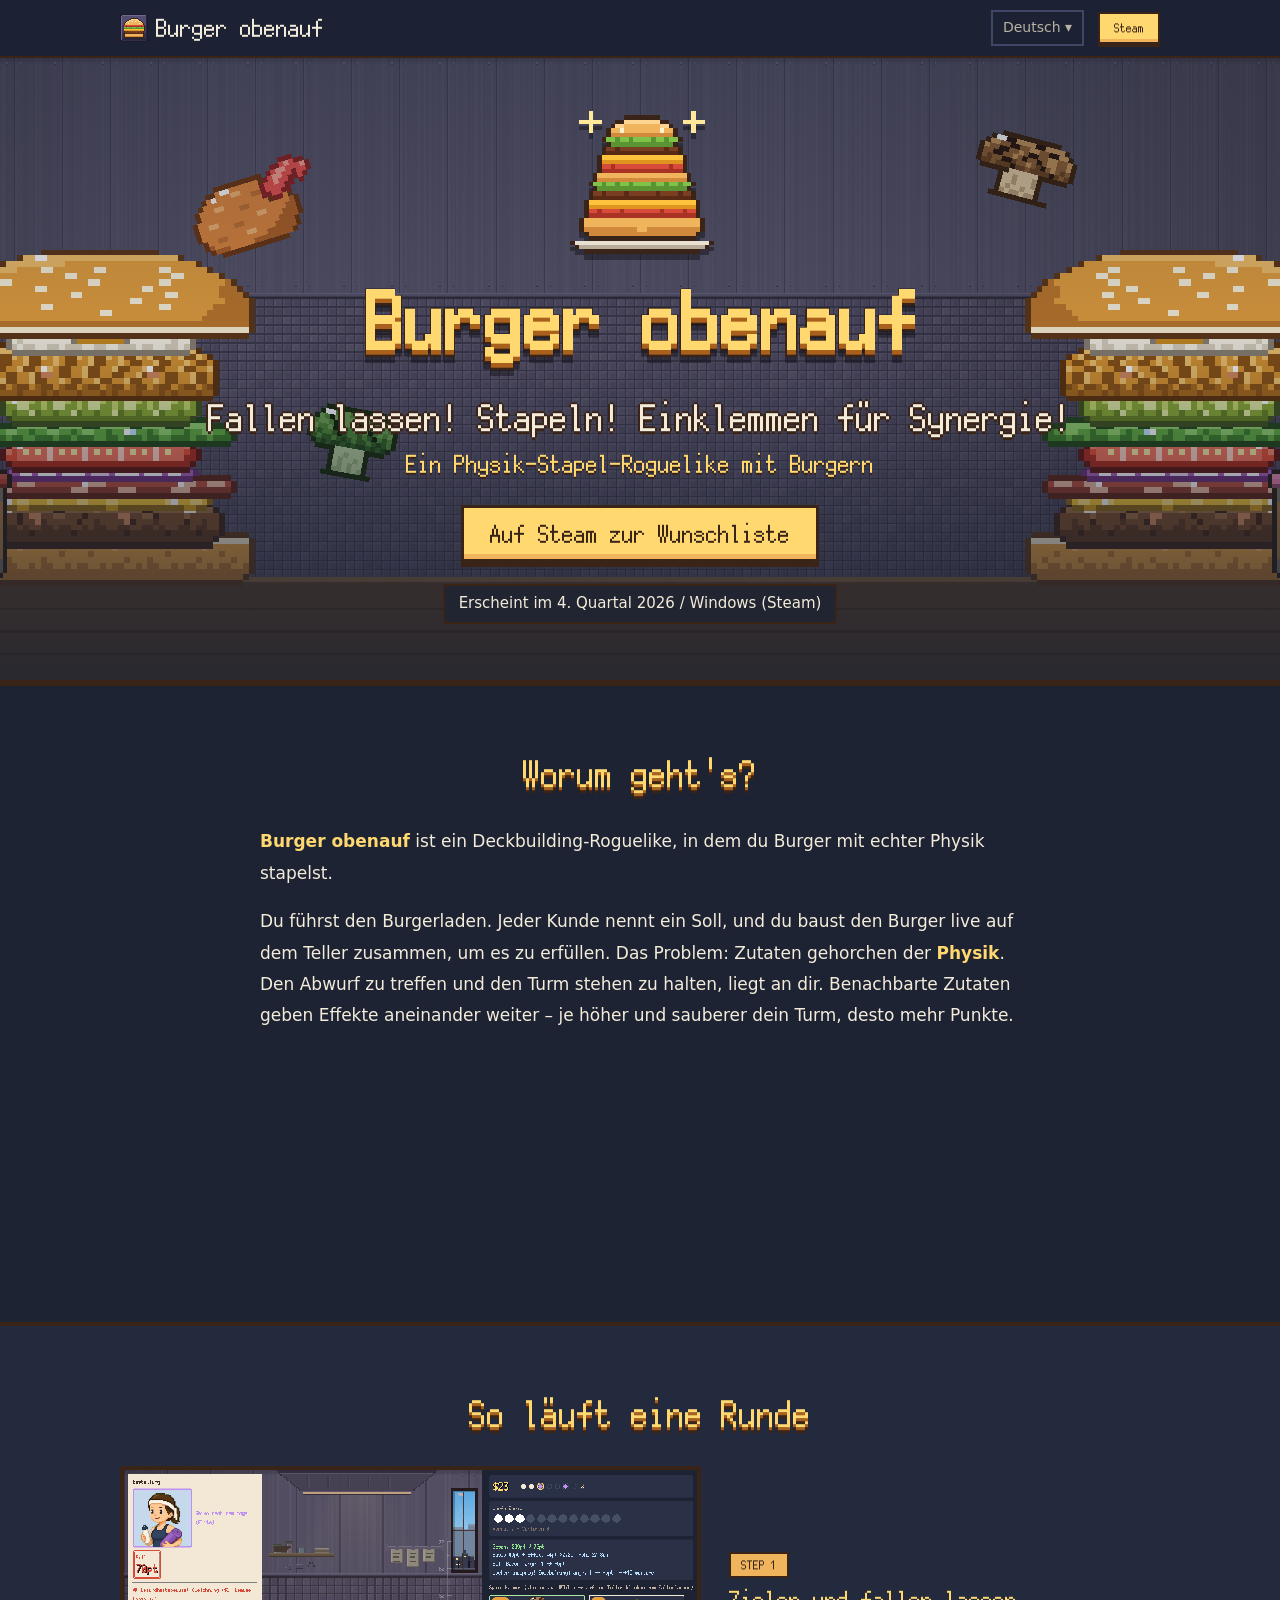
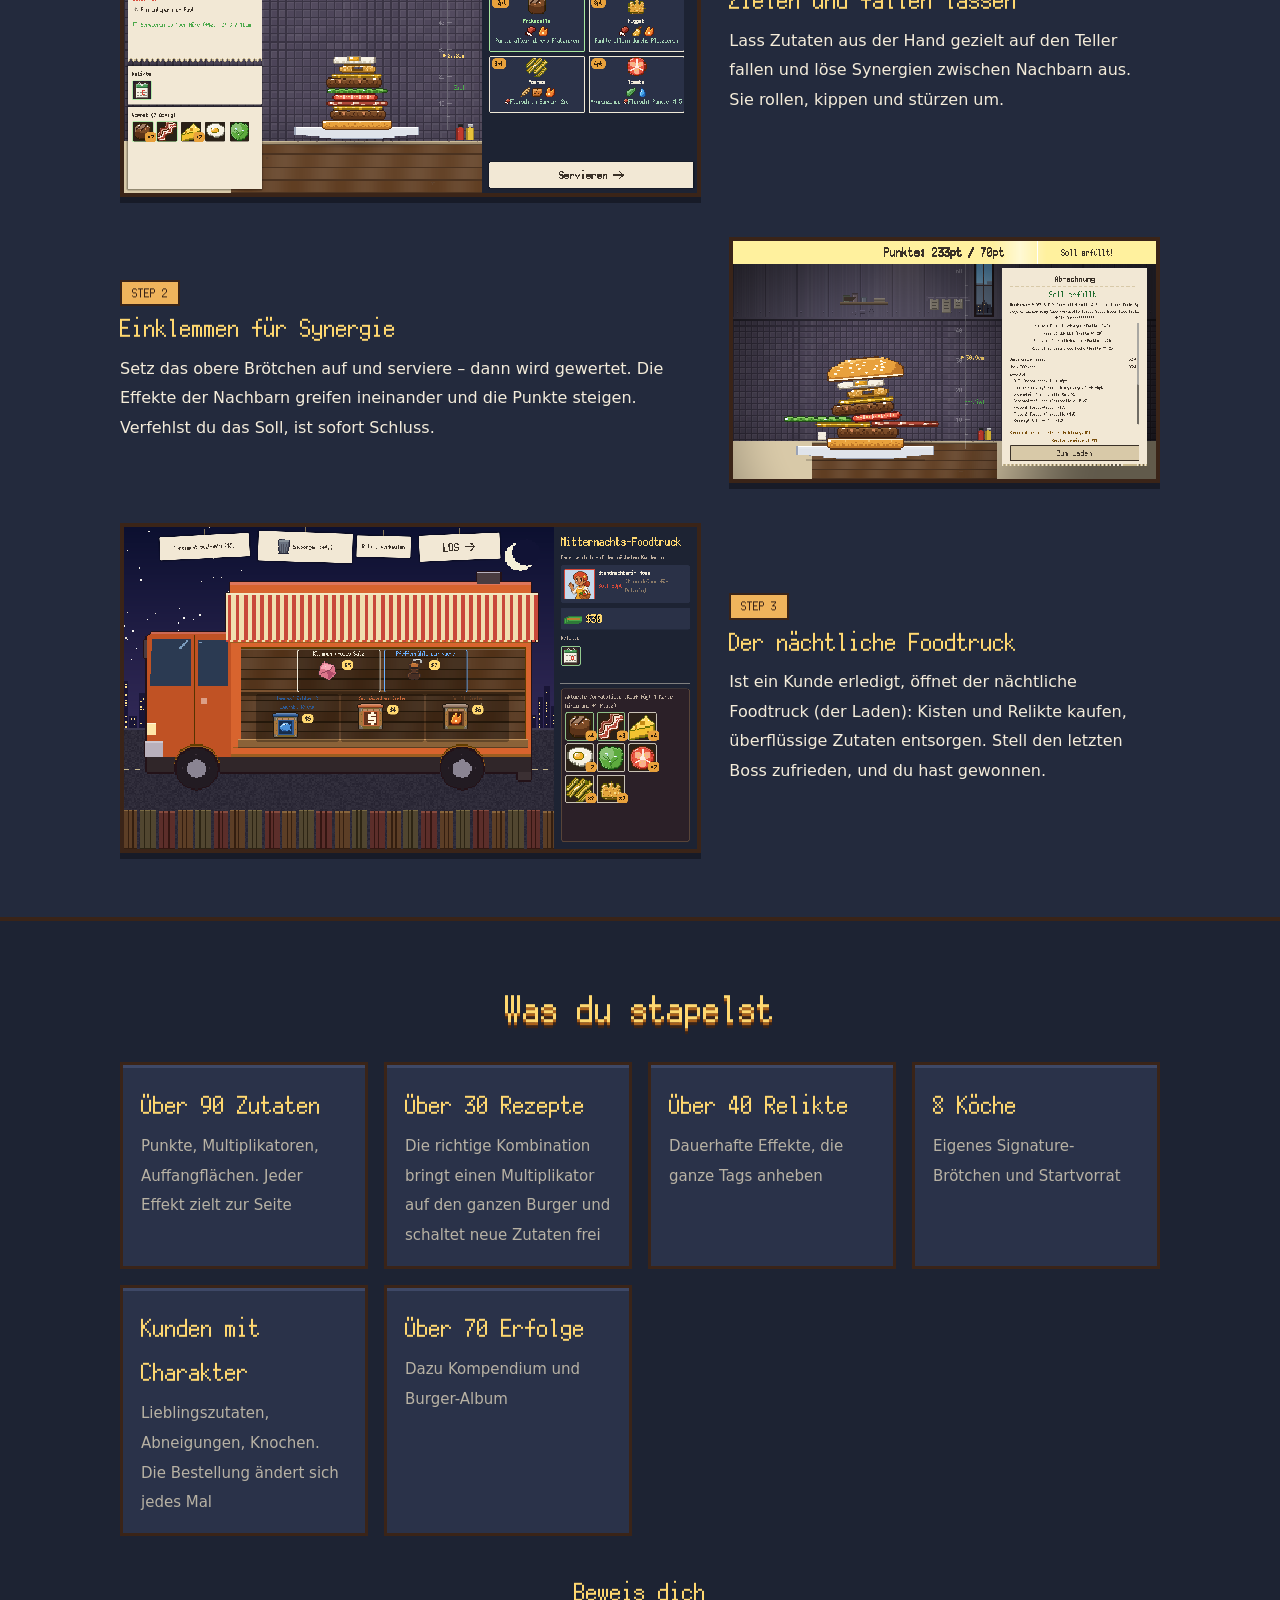
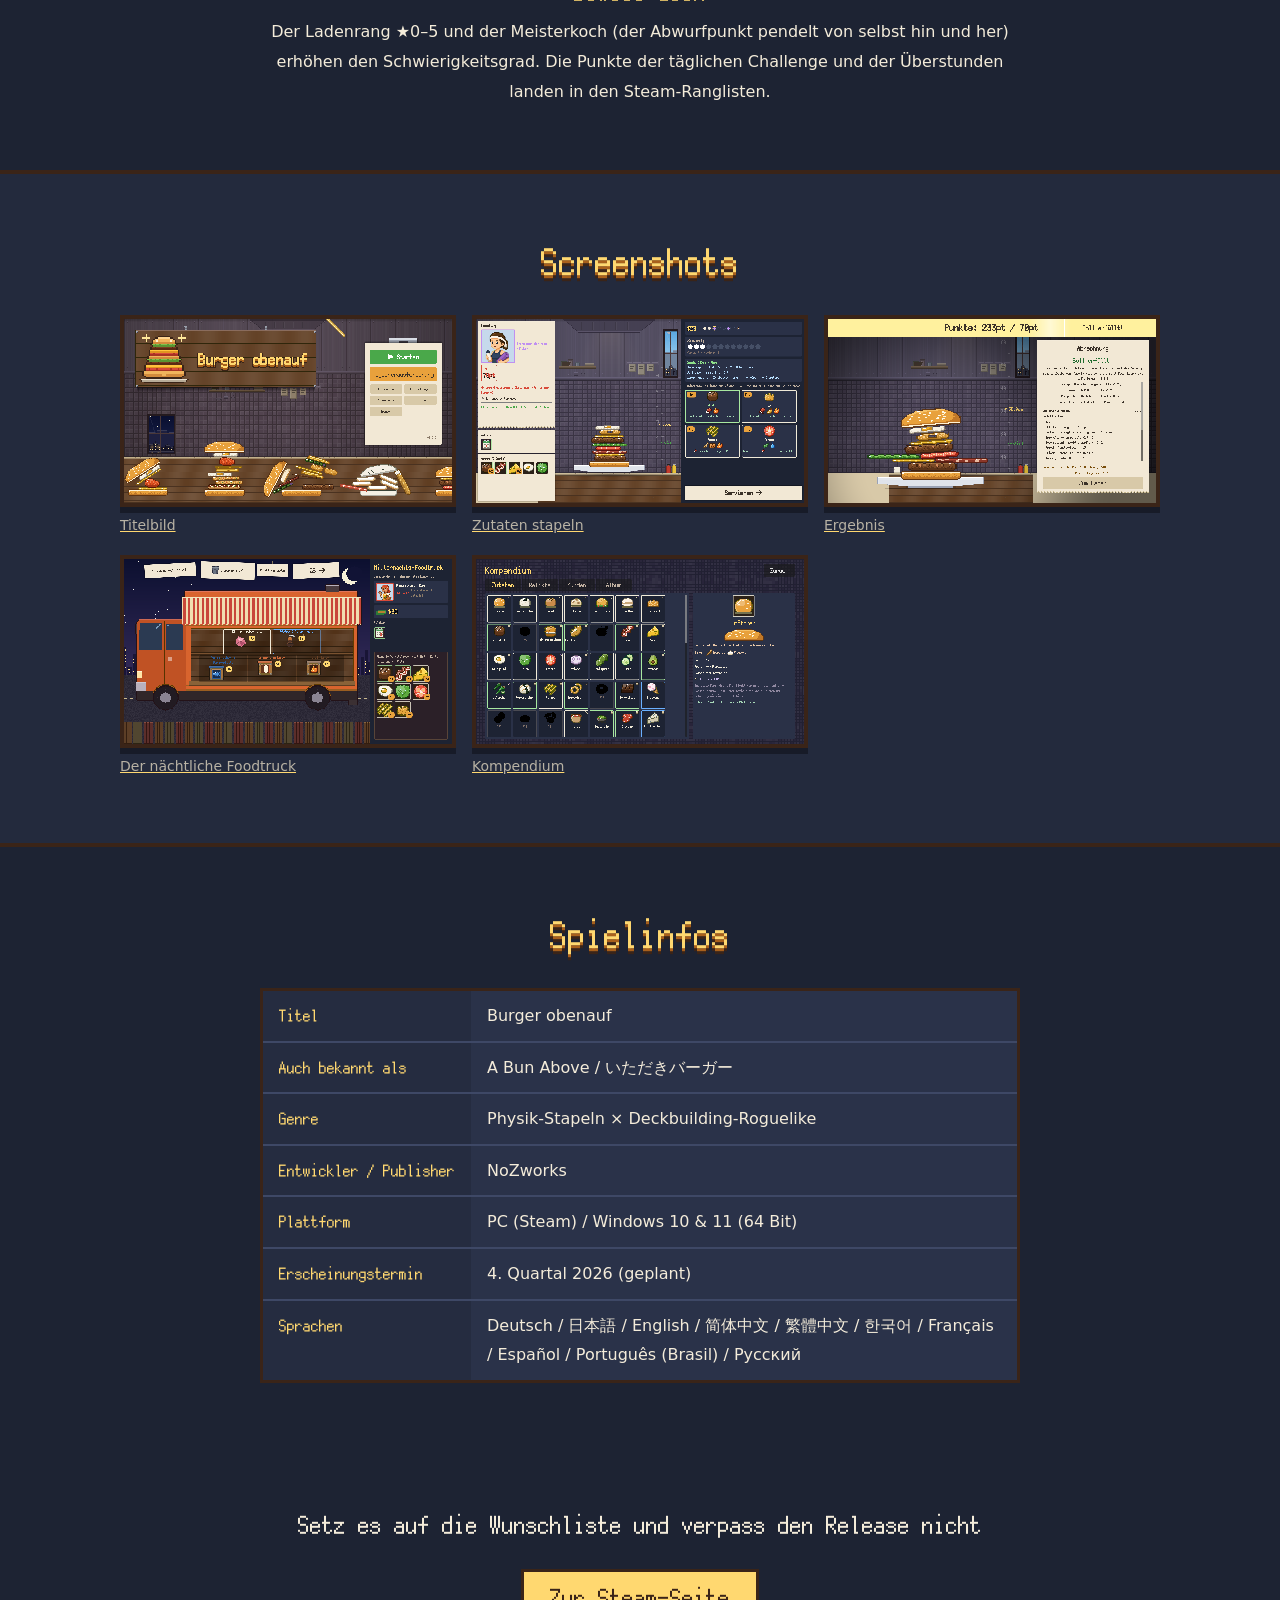
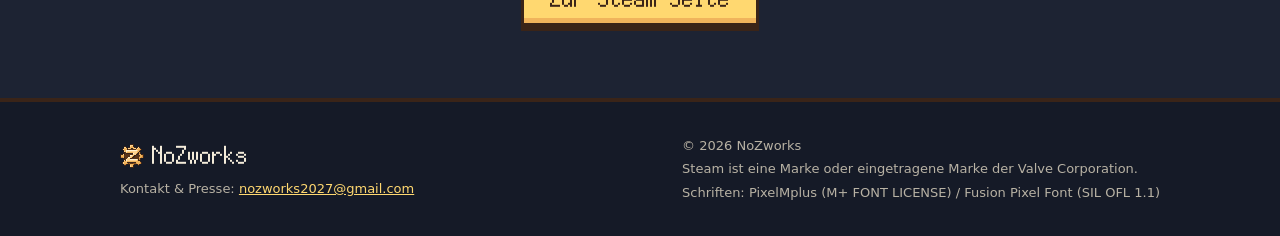
==== de/index.html @ 48ebd0ed "feat: 対応言語を 10 言語に拡大 (zh-Hans/zh-Hant/ko/de/fr/es/pt-BR/ru を追加) - ページを tools/content.py (文言) + tools" ====
<!doctype html>
<html lang="de">
<head>
<meta charset="utf-8">
<meta name="viewport" content="width=device-width, initial-scale=1">
<title>Burger obenauf – Physik-Stapel-Roguelike mit Burgern | Steam</title>
<meta name="description" content="Burger obenauf (いただきバーガー) ist ein Roguelike, in dem du Burger mit echter Physik stapelst. Lass Zutaten fallen, löse Synergien zwischen Nachbarn aus und halte den Turm stehen, um das Soll jedes Kunden zu erfüllen. Von NoZworks, erscheint 2026 auf Steam.">
<link rel="canonical" href="https://kn1111.github.io/itadaki-burger/de/">
<link rel="alternate" hreflang="ja" href="https://kn1111.github.io/itadaki-burger/">
<link rel="alternate" hreflang="en" href="https://kn1111.github.io/itadaki-burger/en/">
<link rel="alternate" hreflang="zh-Hans" href="https://kn1111.github.io/itadaki-burger/zh-hans/">
<link rel="alternate" hreflang="zh-Hant" href="https://kn1111.github.io/itadaki-burger/zh-hant/">
<link rel="alternate" hreflang="ko" href="https://kn1111.github.io/itadaki-burger/ko/">
<link rel="alternate" hreflang="de" href="https://kn1111.github.io/itadaki-burger/de/">
<link rel="alternate" hreflang="fr" href="https://kn1111.github.io/itadaki-burger/fr/">
<link rel="alternate" hreflang="es" href="https://kn1111.github.io/itadaki-burger/es/">
<link rel="alternate" hreflang="pt-BR" href="https://kn1111.github.io/itadaki-burger/pt-br/">
<link rel="alternate" hreflang="ru" href="https://kn1111.github.io/itadaki-burger/ru/">
<link rel="alternate" hreflang="x-default" href="https://kn1111.github.io/itadaki-burger/en/">
<link rel="icon" type="image/png" sizes="32x32" href="../assets/icon-32.png">
<link rel="apple-touch-icon" href="../assets/icon-256.png">
<meta name="theme-color" content="#1d2333">

<meta property="og:type" content="website">
<meta property="og:site_name" content="Burger obenauf">
<meta property="og:title" content="Burger obenauf – Physik-Stapel-Roguelike">
<meta property="og:description" content="Stapeln, nicht umwerfen, mit Synergien Kasse machen. Jetzt auf Steam auf die Wunschliste setzen.">
<meta property="og:url" content="https://kn1111.github.io/itadaki-burger/de/">
<meta property="og:image" content="https://kn1111.github.io/itadaki-burger/assets/og-de.png">
<meta property="og:locale" content="de_DE">
<meta property="og:locale:alternate" content="ja_JP">
<meta property="og:locale:alternate" content="en_US">
<meta property="og:locale:alternate" content="zh_CN">
<meta property="og:locale:alternate" content="zh_TW">
<meta property="og:locale:alternate" content="ko_KR">
<meta property="og:locale:alternate" content="fr_FR">
<meta property="og:locale:alternate" content="es_LA">
<meta property="og:locale:alternate" content="pt_BR">
<meta property="og:locale:alternate" content="ru_RU">
<meta name="twitter:card" content="summary_large_image">

<script type="application/ld+json">
{
  "@context": "https://schema.org",
  "@type": "VideoGame",
  "name": "Burger obenauf",
  "alternateName": [
    "いただきバーガー",
    "Itadaki Burger",
    "A Bun Above",
    "顶饱汉堡",
    "頂飽漢堡",
    "탑버거",
    "Un pain au-dessus",
    "Burger a Tope",
    "Pão nas Alturas",
    "Булка Что Надо"
  ],
  "url": "https://kn1111.github.io/itadaki-burger/de/",
  "image": "https://kn1111.github.io/itadaki-burger/assets/og-de.png",
  "description": "Ein Physik-Stapel-Roguelike, in dem benachbarte Zutaten Effekte aneinander weitergeben – je höher und sauberer dein Turm, desto mehr Punkte.",
  "genre": [
    "Roguelike",
    "Deckbuilding",
    "Physik-Puzzle",
    "Kochen"
  ],
  "gamePlatform": "PC",
  "operatingSystem": "Windows 10 / 11 (64 Bit)",
  "applicationCategory": "Game",
  "inLanguage": [
    "ja",
    "en",
    "zh-Hans",
    "zh-Hant",
    "ko",
    "de",
    "fr",
    "es",
    "pt-BR",
    "ru"
  ],
  "author": {
    "@type": "Organization",
    "name": "NoZworks"
  },
  "publisher": {
    "@type": "Organization",
    "name": "NoZworks"
  },
  "sameAs": [
    "https://store.steampowered.com/app/5161560/"
  ]
}
</script>
<link rel="stylesheet" href="../style.css">
</head>
<body>

<header class="site-header">
  <div class="wrap">
    <a class="brand" href="./"><img class="px" src="../assets/icon-32.png" alt="" width="28" height="28"><span class="brand-name">Burger obenauf</span></a>
    <nav class="nav">
      <details class="langs">
        <summary aria-label="Sprache">Deutsch</summary>
        <ul>
          <li><a href="../" hreflang="ja" lang="ja">日本語</a></li>
          <li><a href="../en/" hreflang="en" lang="en">English</a></li>
          <li><a href="../zh-hans/" hreflang="zh-Hans" lang="zh-Hans">简体中文</a></li>
          <li><a href="../zh-hant/" hreflang="zh-Hant" lang="zh-Hant">繁體中文</a></li>
          <li><a href="../ko/" hreflang="ko" lang="ko">한국어</a></li>
          <li><a href="../de/" hreflang="de" lang="de" aria-current="page">Deutsch</a></li>
          <li><a href="../fr/" hreflang="fr" lang="fr">Français</a></li>
          <li><a href="../es/" hreflang="es" lang="es">Español</a></li>
          <li><a href="../pt-br/" hreflang="pt-BR" lang="pt-BR">Português (Brasil)</a></li>
          <li><a href="../ru/" hreflang="ru" lang="ru">Русский</a></li>
        </ul>
      </details>
      <a class="btn small" href="https://store.steampowered.com/app/5161560/?l=german">Steam</a>
    </nav>
  </div>
</header>

<main>
  <div class="hero">
    <div class="wrap">
      <h1>
        <img class="logo px" src="../assets/logo-de.png" alt="Burger obenauf">
      </h1>
      <p class="tagline">Fallen lassen! Stapeln! Einklemmen für Synergie!</p>
      <p class="alt-name">Ein Physik-Stapel-Roguelike mit Burgern</p>
      <a class="btn" href="https://store.steampowered.com/app/5161560/?l=german">Auf Steam zur Wunschliste</a>
      <p class="release">Erscheint im 4. Quartal 2026 / Windows (Steam)</p>
    </div>
  </div>

  <section id="about">
    <div class="wrap">
      <h2>Worum geht's?</h2>
      <div class="lead">
        <p><strong>Burger obenauf</strong> ist ein Deckbuilding-Roguelike, in dem du Burger mit echter Physik stapelst.</p>
        <p>Du führst den Burgerladen. Jeder Kunde nennt ein Soll, und du baust den Burger live auf dem Teller zusammen, um es zu erfüllen. Das Problem: Zutaten gehorchen der <strong>Physik</strong>. Den Abwurf zu treffen und den Turm stehen zu halten, liegt an dir. Benachbarte Zutaten geben Effekte aneinander weiter – je höher und sauberer dein Turm, desto mehr Punkte.</p>
      </div>
      <!-- trailer: embed the YouTube video here once it is uploaded
      <div class="trailer"><iframe src="https://www.youtube-nocookie.com/embed/VIDEO_ID" title="Burger obenauf" allowfullscreen></iframe></div>
      -->
      <div class="steam-widget">
        <iframe src="https://store.steampowered.com/widget/5161560/?l=german" title="Burger obenauf (Steam)" loading="lazy"></iframe>
      </div>
    </div>
  </section>

  <section id="flow" class="alt">
    <div class="wrap">
      <h2>So läuft eine Runde</h2>
      <div class="steps">
        <div class="step">
          <img class="shot px" src="../assets/ss/de-2.png" width="1920" height="1080" loading="lazy" alt="Spielszene: Zutaten fallen auf den Teller und werden gestapelt">
          <div>
            <span class="num">STEP 1</span>
            <h3>Zielen und fallen lassen</h3>
            <p>Lass Zutaten aus der Hand gezielt auf den Teller fallen und löse Synergien zwischen Nachbarn aus. Sie rollen, kippen und stürzen um.</p>
          </div>
        </div>
        <div class="step">
          <img class="shot px" src="../assets/ss/de-3.png" width="1920" height="1080" loading="lazy" alt="Ergebnisbildschirm eines Kunden">
          <div>
            <span class="num">STEP 2</span>
            <h3>Einklemmen für Synergie</h3>
            <p>Setz das obere Brötchen auf und serviere – dann wird gewertet. Die Effekte der Nachbarn greifen ineinander und die Punkte steigen. Verfehlst du das Soll, ist sofort Schluss.</p>
          </div>
        </div>
        <div class="step">
          <img class="shot px" src="../assets/ss/de-4.png" width="1920" height="1080" loading="lazy" alt="Der nächtliche Foodtruck mit Kisten und Relikten">
          <div>
            <span class="num">STEP 3</span>
            <h3>Der nächtliche Foodtruck</h3>
            <p>Ist ein Kunde erledigt, öffnet der nächtliche Foodtruck (der Laden): Kisten und Relikte kaufen, überflüssige Zutaten entsorgen. Stell den letzten Boss zufrieden, und du hast gewonnen.</p>
          </div>
        </div>
      </div>
    </div>
  </section>

  <section id="features">
    <div class="wrap">
      <h2>Was du stapelst</h2>
      <ul class="features">
        <li><b>Über 90 Zutaten</b><span>Punkte, Multiplikatoren, Auffangflächen. Jeder Effekt zielt zur Seite</span></li>
        <li><b>Über 30 Rezepte</b><span>Die richtige Kombination bringt einen Multiplikator auf den ganzen Burger und schaltet neue Zutaten frei</span></li>
        <li><b>Über 40 Relikte</b><span>Dauerhafte Effekte, die ganze Tags anheben</span></li>
        <li><b>8 Köche</b><span>Eigenes Signature-Brötchen und Startvorrat</span></li>
        <li><b>Kunden mit Charakter</b><span>Lieblingszutaten, Abneigungen, Knochen. Die Bestellung ändert sich jedes Mal</span></li>
        <li><b>Über 70 Erfolge</b><span>Dazu Kompendium und Burger-Album</span></li>
      </ul>
      <div class="challenge">
        <h3>Beweis dich</h3>
        <p>Der Ladenrang ★0–5 und der Meisterkoch (der Abwurfpunkt pendelt von selbst hin und her) erhöhen den Schwierigkeitsgrad. Die Punkte der täglichen Challenge und der Überstunden landen in den Steam-Ranglisten.</p>
      </div>
    </div>
  </section>

  <section id="screenshots" class="alt">
    <div class="wrap">
      <h2>Screenshots</h2>
      <div class="gallery">
        <a href="../assets/ss/de-1.png"><figure><img class="shot px" src="../assets/ss/de-1.png" width="1920" height="1080" loading="lazy" alt="Titelbildschirm von Burger obenauf"><figcaption>Titelbild</figcaption></figure></a>
        <a href="../assets/ss/de-2.png"><figure><img class="shot px" src="../assets/ss/de-2.png" width="1920" height="1080" loading="lazy" alt="Zutaten auf dem Teller stapeln"><figcaption>Zutaten stapeln</figcaption></figure></a>
        <a href="../assets/ss/de-3.png"><figure><img class="shot px" src="../assets/ss/de-3.png" width="1920" height="1080" loading="lazy" alt="Ergebnisbildschirm eines Kunden"><figcaption>Ergebnis</figcaption></figure></a>
        <a href="../assets/ss/de-4.png"><figure><img class="shot px" src="../assets/ss/de-4.png" width="1920" height="1080" loading="lazy" alt="Der nächtliche Foodtruck (Laden)"><figcaption>Der nächtliche Foodtruck</figcaption></figure></a>
        <a href="../assets/ss/de-5.png"><figure><img class="shot px" src="../assets/ss/de-5.png" width="1920" height="1080" loading="lazy" alt="Kompendium der Zutaten"><figcaption>Kompendium</figcaption></figure></a>
      </div>
    </div>
  </section>

  <section id="info">
    <div class="wrap">
      <h2>Spielinfos</h2>
      <dl class="facts">
        <dt>Titel</dt><dd>Burger obenauf</dd>
        <dt>Auch bekannt als</dt><dd><span lang="en">A Bun Above</span> / <span lang="ja">いただきバーガー</span></dd>
        <dt>Genre</dt><dd>Physik-Stapeln × Deckbuilding-Roguelike</dd>
        <dt>Entwickler / Publisher</dt><dd>NoZworks</dd>
        <dt>Plattform</dt><dd>PC (Steam) / Windows 10 &amp; 11 (64 Bit)</dd>
        <dt>Erscheinungstermin</dt><dd>4. Quartal 2026 (geplant)</dd>
        <dt>Sprachen</dt><dd>Deutsch / 日本語 / English / 简体中文 / 繁體中文 / 한국어 / Français / Español / Português (Brasil) / Русский</dd>
      </dl>
    </div>
  </section>

  <!-- demo: announce the Next Fest (October 2026) demo here once it is live -->

  <div class="cta-bottom">
    <p>Setz es auf die Wunschliste und verpass den Release nicht</p>
    <a class="btn" href="https://store.steampowered.com/app/5161560/?l=german">Zur Steam-Seite</a>
  </div>
</main>

<footer class="site-footer">
  <div class="wrap">
    <div>
      <p class="maker"><img class="px" src="../assets/nozworks-gear.png" alt="" width="24" height="24">NoZworks</p>
      <p>Kontakt &amp; Presse: <a href="mailto:nozworks2027@gmail.com">nozworks2027@gmail.com</a></p>
    </div>
    <div>
      <p>&copy; 2026 NoZworks</p>
      <p>Steam ist eine Marke oder eingetragene Marke der Valve Corporation.</p>
      <p>Schriften: PixelMplus (M+ FONT LICENSE) / Fusion Pixel Font (SIL OFL 1.1)</p>
    </div>
  </div>
</footer>

</body>
</html>
---- style.css ----
/* いただきバーガー 公式サイト — 1 枚の CSS を ja / en で共有する */

@font-face {
  font-family: "PixelMplus";
  src: url("fonts/pixelmplus12-subset.woff2") format("woff2"),
       url("fonts/pixelmplus12-subset.woff") format("woff");
  font-display: swap;
}
@font-face { font-family: "FusionPixelSC"; src: url("fonts/fusion-sc-subset.woff2") format("woff2"); font-display: swap; }
@font-face { font-family: "FusionPixelTC"; src: url("fonts/fusion-tc-subset.woff2") format("woff2"); font-display: swap; }
@font-face { font-family: "FusionPixelKO"; src: url("fonts/fusion-ko-subset.woff2") format("woff2"); font-display: swap; }

:root {
  --bg: #1d2333;
  --bg2: #232a3d;
  --panel: #2a3249;
  --line: #3e4866;
  --ink: #f4ecda;
  --mute: #b8b2a4;
  --gold: #ffd870;
  --brass: #f0b45c;
  --brown: #a8601c;
  --dark: #3a2418;
  --wood: #5a3c22;
  --pixel: "PixelMplus", "Hiragino Sans", "Noto Sans JP", "Yu Gothic UI", Meiryo, sans-serif;
  --text: system-ui, -apple-system, "Hiragino Sans", "Noto Sans JP", "Yu Gothic UI", Meiryo, sans-serif;
}

/* 見出しのドットフォントは言語で替える (ゲームと同じ: 中韓は Fusion Pixel、ロシア語は普通の書体) */
html[lang="zh-Hans"] {
  --pixel: "FusionPixelSC", "Microsoft YaHei", "PingFang SC", "Noto Sans SC", sans-serif;
  --text: system-ui, -apple-system, "Microsoft YaHei", "PingFang SC", "Noto Sans SC", sans-serif;
}
html[lang="zh-Hant"] {
  --pixel: "FusionPixelTC", "Microsoft JhengHei", "PingFang TC", "Noto Sans TC", sans-serif;
  --text: system-ui, -apple-system, "Microsoft JhengHei", "PingFang TC", "Noto Sans TC", sans-serif;
}
html[lang="ko"] {
  --pixel: "FusionPixelKO", "Malgun Gothic", "Apple SD Gothic Neo", "Noto Sans KR", sans-serif;
  --text: system-ui, -apple-system, "Malgun Gothic", "Apple SD Gothic Neo", "Noto Sans KR", sans-serif;
}
html[lang="ko"] { word-break: keep-all; }
html[lang="ru"] { --pixel: system-ui, -apple-system, "Segoe UI", Roboto, sans-serif; }
html[lang="ru"] h2, html[lang="ru"] h3, html[lang="ru"] .tagline, html[lang="ru"] .btn,
html[lang="ru"] .features b, html[lang="ru"] .brand { font-weight: 700; }

* { box-sizing: border-box; }

html { scroll-behavior: smooth; }

body {
  margin: 0;
  background: var(--bg);
  color: var(--ink);
  font-family: var(--text);
  font-size: 16px;
  line-height: 1.85;
  -webkit-text-size-adjust: 100%;
}

img { max-width: 100%; height: auto; display: block; }
.px { image-rendering: pixelated; image-rendering: crisp-edges; }
a { color: var(--gold); }

.wrap { max-width: 1080px; margin: 0 auto; padding-inline: 20px; }

.sr {
  position: absolute; width: 1px; height: 1px; overflow: hidden;
  clip: rect(0 0 0 0); white-space: nowrap;
}

/* ---------- ヘッダー ---------- */

.site-header {
  position: sticky; top: 0; z-index: 10;
  background: rgba(29, 35, 51, 0.92);
  backdrop-filter: blur(6px);
  border-bottom: 2px solid var(--dark);
}
.site-header .wrap {
  display: flex; align-items: center; justify-content: space-between;
  gap: 12px; min-height: 56px;
}
.brand {
  display: flex; align-items: center; gap: 8px;
  color: var(--ink); text-decoration: none;
  font-family: var(--pixel); font-size: 24px;
}
.brand img { width: 28px; height: 28px; }
.nav { display: flex; align-items: center; gap: 14px; font-family: var(--pixel); }
.nav a { text-decoration: none; }

/* 言語メニュー (JS なし、details で開閉) */
.langs { position: relative; font-family: var(--text); font-size: 14px; }
.langs summary {
  list-style: none; cursor: pointer; white-space: nowrap;
  color: var(--mute); padding: 3px 10px; border: 2px solid var(--line);
}
.langs summary::-webkit-details-marker { display: none; }
.langs summary::after { content: " ▾"; }
.langs summary:hover, .langs[open] summary { color: var(--ink); border-color: var(--mute); }
.langs ul {
  position: absolute; right: 0; top: calc(100% + 8px); z-index: 20;
  margin: 0; padding: 6px 0; list-style: none; min-width: 190px;
  background: var(--panel); border: 3px solid var(--dark); box-shadow: 0 6px 0 rgba(0,0,0,0.35);
}
.langs li a { display: block; padding: 5px 16px; color: var(--ink); text-decoration: none; line-height: 1.5; }
.langs li a:hover { background: var(--line); }
.langs li a[aria-current] { color: var(--gold); }

/* ---------- ボタン ---------- */

.btn {
  display: inline-block;
  font-family: var(--pixel);
  font-size: 24px; line-height: 1.2;
  padding: 12px 26px 10px;
  color: var(--dark);
  background: var(--gold);
  text-decoration: none;
  border: 3px solid var(--dark);
  box-shadow: inset 0 -5px 0 var(--brass), 0 5px 0 var(--dark);
  transition: transform 0.08s, box-shadow 0.08s;
}
.btn:hover { transform: translateY(2px); box-shadow: inset 0 -5px 0 var(--brass), 0 3px 0 var(--dark); }
.btn:active { transform: translateY(5px); box-shadow: inset 0 -3px 0 var(--brass), 0 0 0 var(--dark); }
.btn.small { font-size: 12px; padding: 7px 14px 6px; border-width: 2px; box-shadow: inset 0 -3px 0 var(--brass), 0 3px 0 var(--dark); }

/* ---------- ヒーロー ---------- */

.hero {
  position: relative;
  background: var(--bg2) url("assets/hero.png") center bottom / cover no-repeat;
  image-rendering: pixelated;
  border-bottom: 6px solid var(--dark);
}
.hero::after {
  content: ""; position: absolute; inset: 0;
  background: linear-gradient(180deg, rgba(29,35,51,0.35) 0%, rgba(29,35,51,0.15) 45%, rgba(29,35,51,0.8) 100%);
  pointer-events: none;
}
.hero .wrap {
  position: relative; z-index: 1;
  display: flex; flex-direction: column; align-items: center; text-align: center;
  padding-block: 48px 56px;
}
.hero h1 { margin: 0; }
.hero .logo { width: min(560px, 86vw); filter: drop-shadow(0 6px 0 rgba(0,0,0,0.35)); }
.tagline {
  margin: 18px 0 4px;
  font-family: var(--pixel); font-size: 36px; line-height: 1.4;
  color: var(--ink);
  text-shadow: 0 3px 0 var(--dark), 2px 0 0 var(--dark), -2px 0 0 var(--dark), 0 -2px 0 var(--dark);
}
.alt-name { margin: 0 0 24px; font-family: var(--pixel); font-size: 24px; line-height: 1.4; color: var(--gold); text-shadow: 0 2px 0 var(--dark); }
.release {
  margin: 22px 0 0; font-size: 15px; color: var(--ink);
  background: rgba(29,35,51,0.8); padding: 4px 14px; border: 2px solid var(--dark);
}

/* ---------- セクション共通 ---------- */

section { padding-block: 64px; }
section.alt { background: var(--bg2); border-block: 4px solid var(--dark); }

h2 {
  margin: 0 0 28px;
  font-family: var(--pixel); font-weight: normal;
  font-size: 36px; line-height: 1.35;
  color: var(--gold);
  text-shadow: 0 3px 0 var(--brown), 0 6px 0 var(--dark);
  text-align: center;
}
h3 { margin: 0 0 8px; font-family: var(--pixel); font-weight: normal; font-size: 24px; line-height: 1.4; color: var(--gold); }

.lead { max-width: 760px; margin: 0 auto; font-size: 17px; }
.lead p { margin: 0 0 1em; }
.lead strong { color: var(--gold); }

/* ---------- Steam ウィジェット ---------- */

.steam-widget { max-width: 646px; margin: 36px auto 0; }
.steam-widget iframe { display: block; width: 100%; height: 190px; border: 0; }
@media (max-width: 680px) { .steam-widget { display: none; } }

/* ---------- 遊びの流れ ---------- */

.steps { display: grid; gap: 40px; }
.step {
  display: grid; grid-template-columns: 1.35fr 1fr; gap: 28px; align-items: center;
}
.step:nth-child(even) .shot { order: 2; }
.shot { border: 4px solid var(--dark); box-shadow: 0 6px 0 rgba(0,0,0,0.35); background: var(--dark); }
.step .num {
  display: inline-block; margin-bottom: 6px;
  font-family: var(--pixel); font-size: 12px; color: var(--dark);
  background: var(--brass); padding: 0 10px; border: 2px solid var(--dark);
}
.step p { margin: 0; }
@media (max-width: 760px) {
  .step { grid-template-columns: 1fr; gap: 14px; }
  .step:nth-child(even) .shot { order: 0; }
}

/* ---------- 積み上げるもの ---------- */

.features {
  list-style: none; margin: 0; padding: 0;
  display: grid; grid-template-columns: repeat(auto-fit, minmax(230px, 1fr)); gap: 16px;
}
.features li {
  background: var(--panel); border: 3px solid var(--dark);
  box-shadow: inset 0 3px 0 var(--line); padding: 18px 18px 16px;
}
.features b { display: block; font-family: var(--pixel); font-weight: normal; font-size: 24px; color: var(--gold); margin-bottom: 4px; }
.features span { color: var(--mute); font-size: 15px; line-height: 1.7; }

.challenge { max-width: 760px; margin: 40px auto 0; text-align: center; }
.challenge p { margin: 0; }

/* ---------- スクリーンショット ---------- */

.gallery { display: grid; grid-template-columns: repeat(auto-fit, minmax(300px, 1fr)); gap: 16px; }
.gallery a { display: block; }
.gallery figure { margin: 0; }
.gallery figcaption { margin-top: 6px; font-size: 14px; color: var(--mute); }

/* ---------- ゲーム情報 ---------- */

.facts {
  max-width: 760px; margin: 0 auto;
  display: grid; grid-template-columns: max-content 1fr;
  border: 3px solid var(--dark); background: var(--panel);
}
.facts dt, .facts dd { margin: 0; padding: 10px 16px; border-bottom: 2px solid var(--line); }
.facts dt { font-family: var(--pixel); color: var(--gold); background: rgba(0,0,0,0.12); }
.facts dt:last-of-type, .facts dd:last-of-type { border-bottom: 0; }
@media (max-width: 520px) {
  .facts { grid-template-columns: 1fr; }
  .facts dt { border-bottom: 0; padding-bottom: 0; background: none; }
}

.cta-bottom { text-align: center; padding-block: 56px 72px; }
.cta-bottom p { margin: 0 0 22px; font-family: var(--pixel); font-size: 24px; }

@media (max-width: 560px) {
  .brand-name { display: none; }  /* 長い名前は折れる。すぐ下にロゴがあるのでアイコンだけにする */
  h2, .tagline { font-size: 24px; }
  .btn, .brand { font-size: 18px; }
  .alt-name { font-size: 16px; }
}

/* ---------- フッター ---------- */

.site-footer {
  background: #151a27; border-top: 4px solid var(--dark);
  padding-block: 32px; font-size: 13px; color: var(--mute); line-height: 1.8;
}
.site-footer .wrap { display: flex; flex-wrap: wrap; justify-content: space-between; gap: 18px; }
.site-footer p { margin: 0; }
.site-footer .maker { display: flex; align-items: center; gap: 8px; font-family: var(--pixel); font-size: 24px; color: var(--ink); }
.site-footer .maker img { width: 24px; height: 24px; }
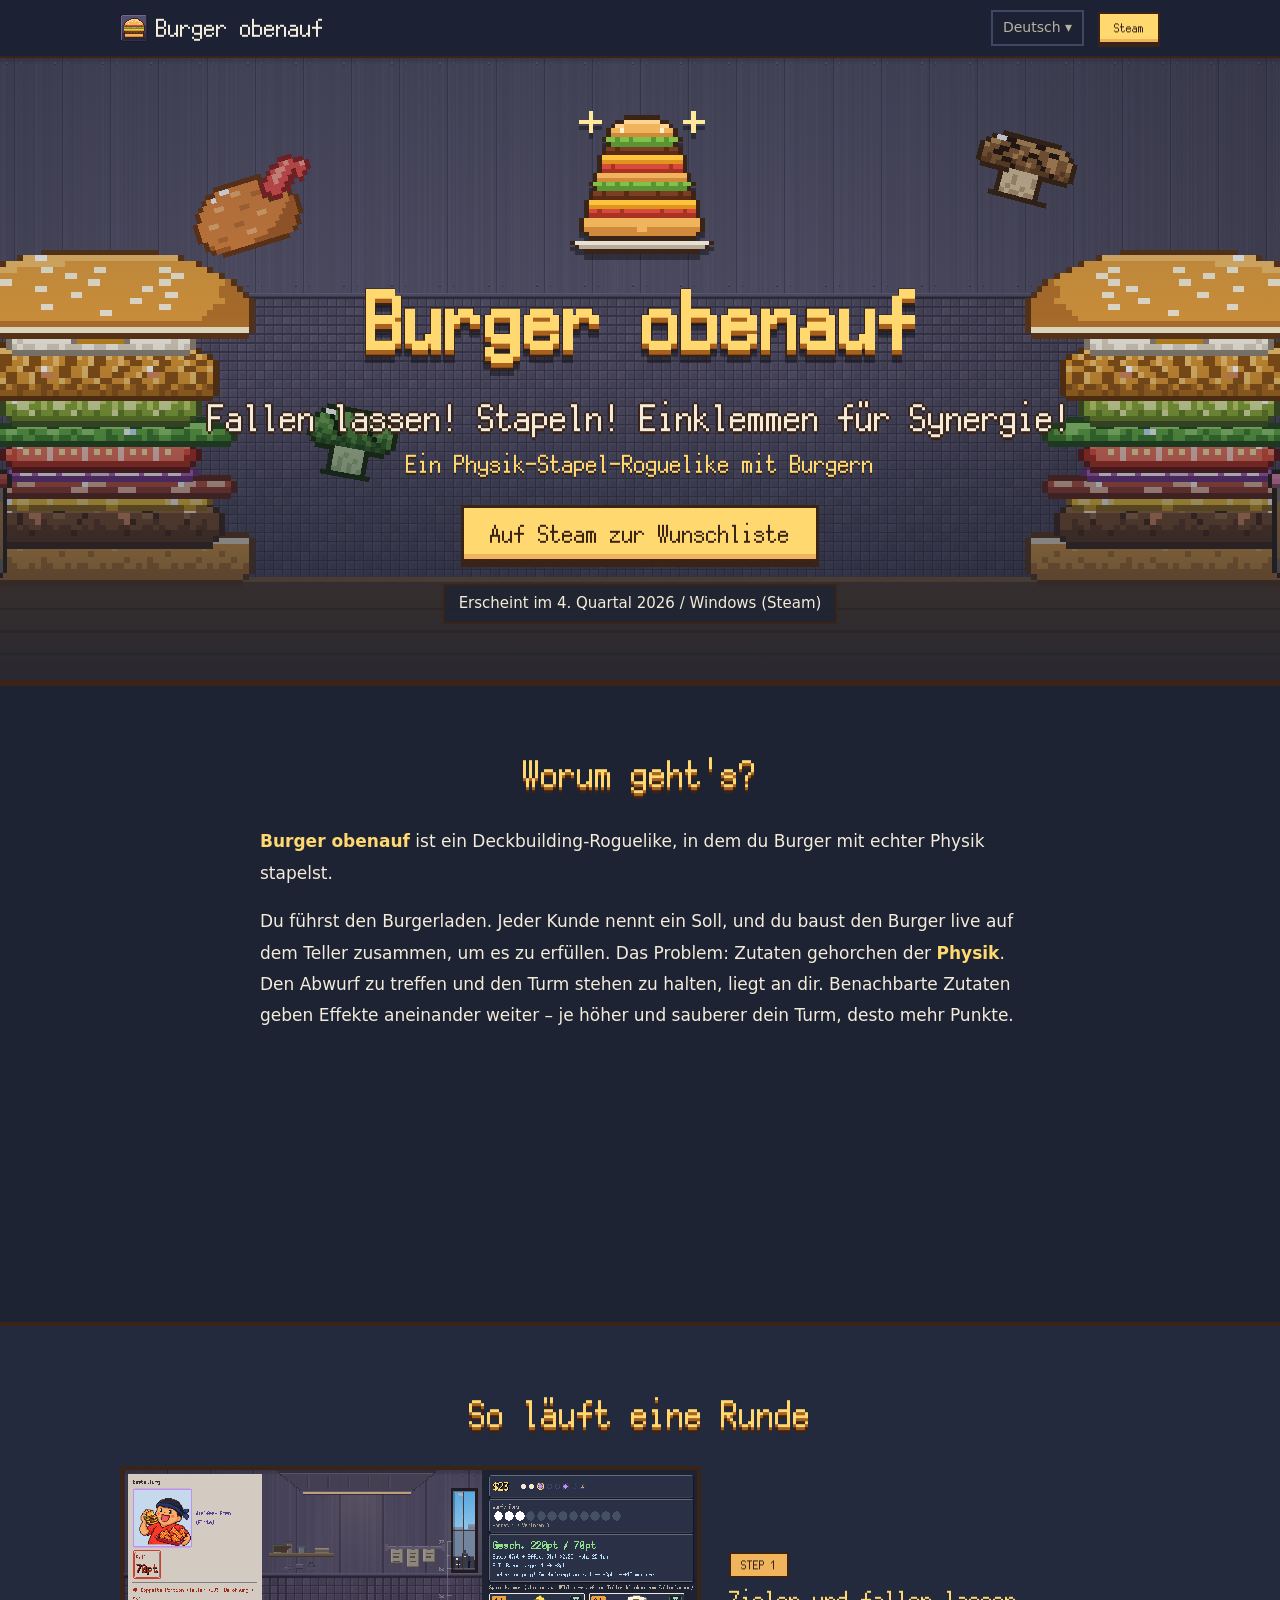
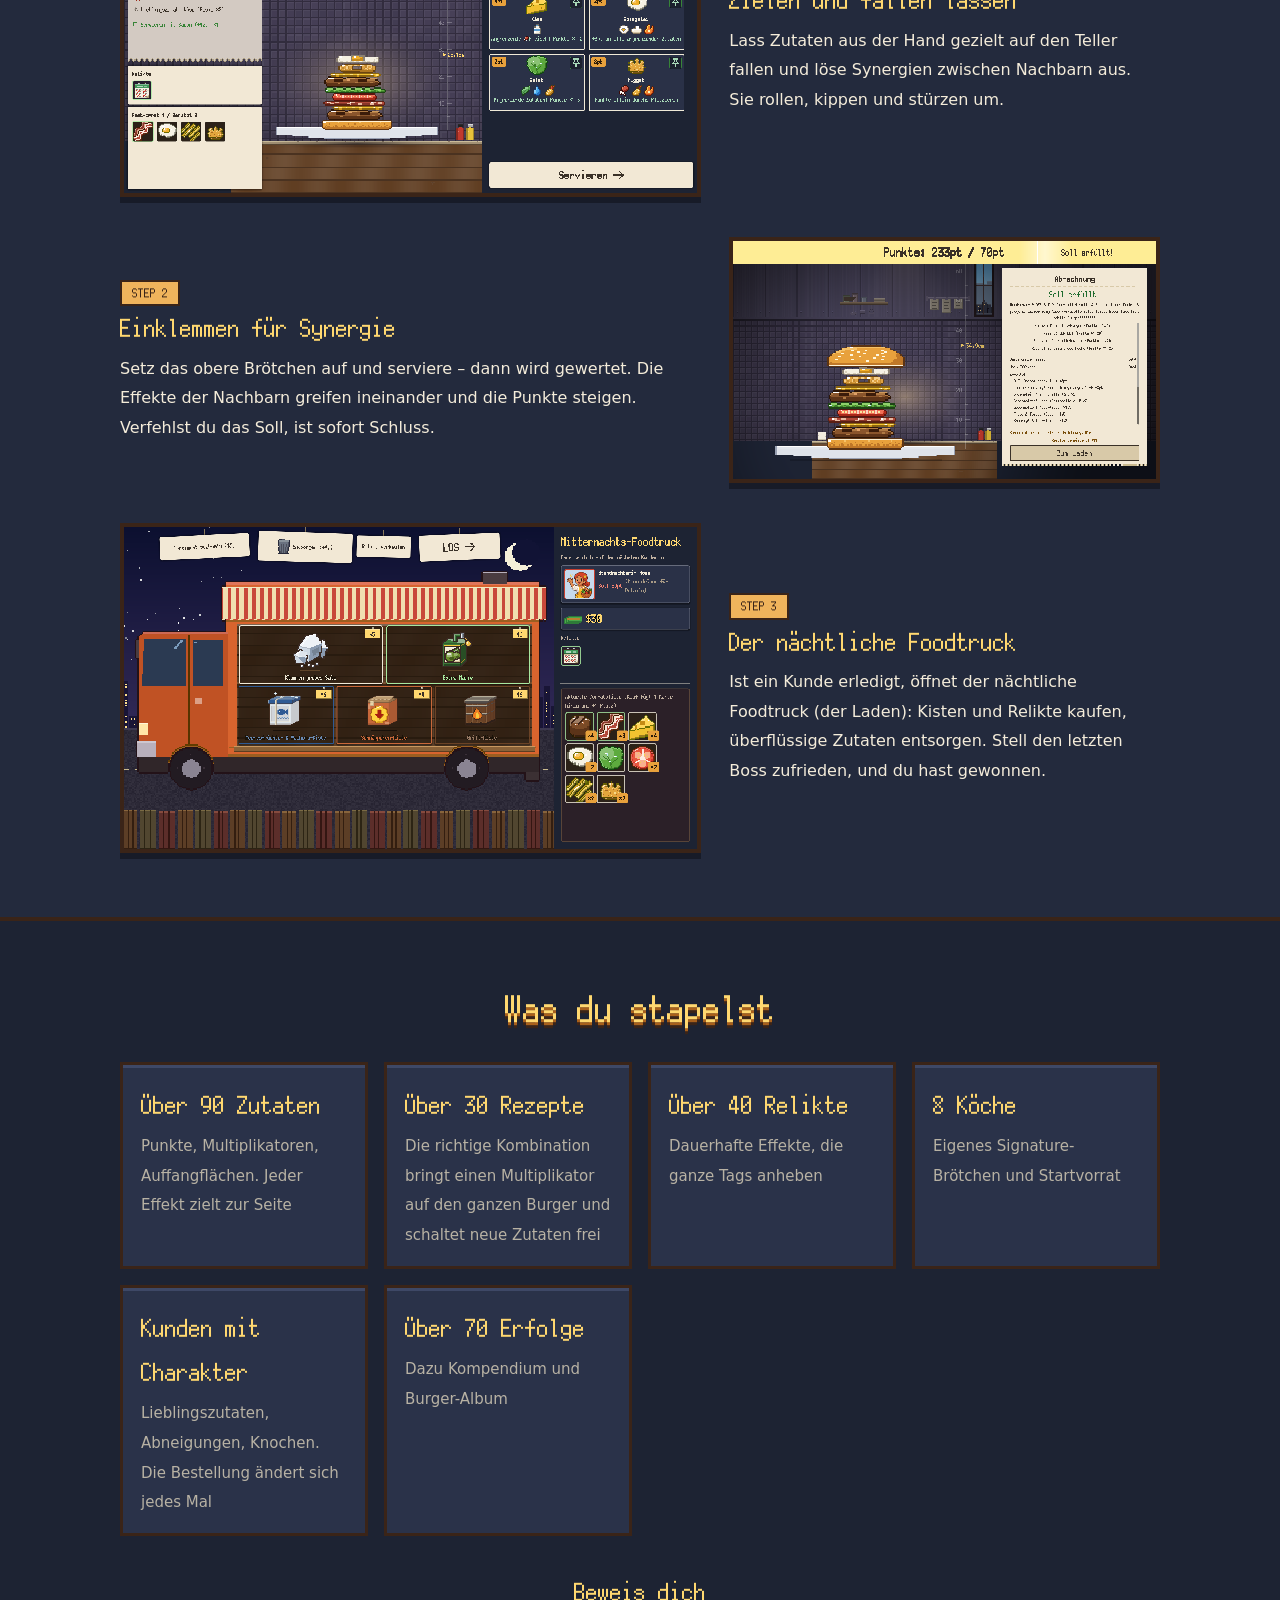
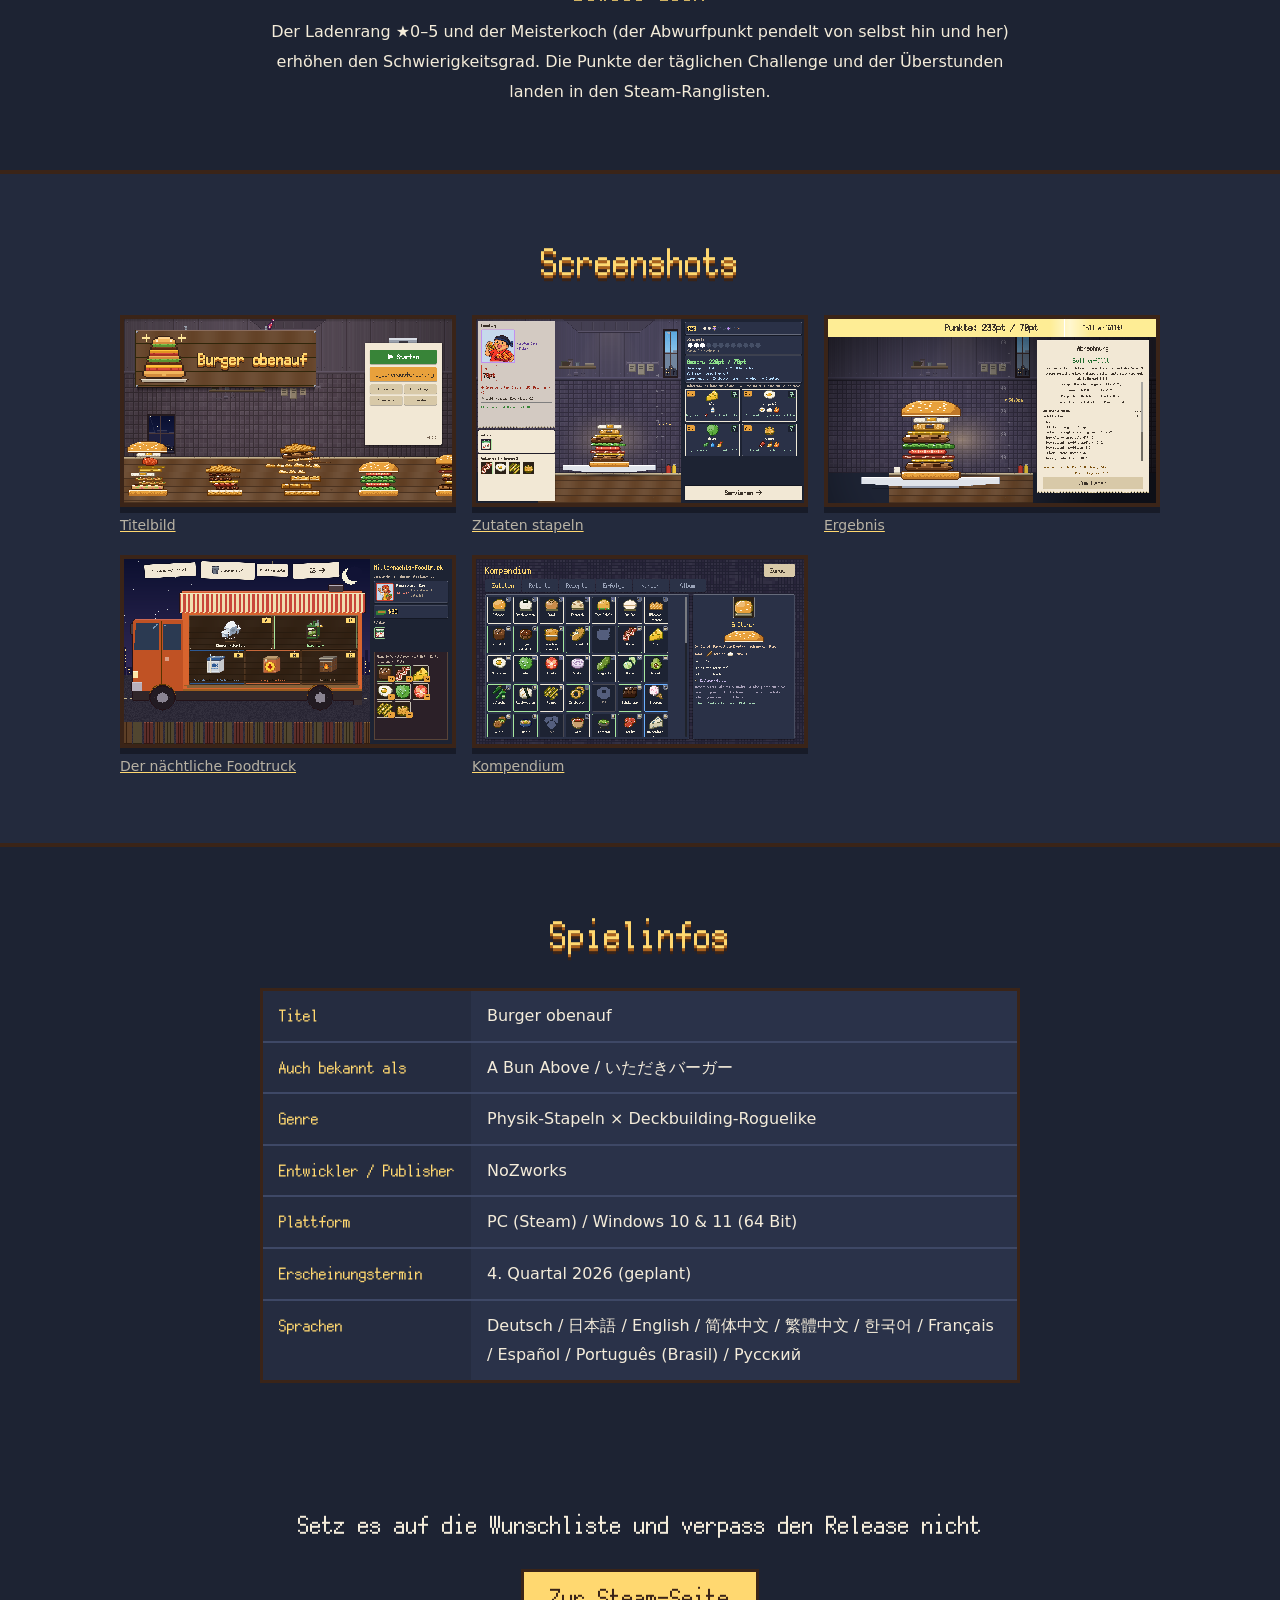
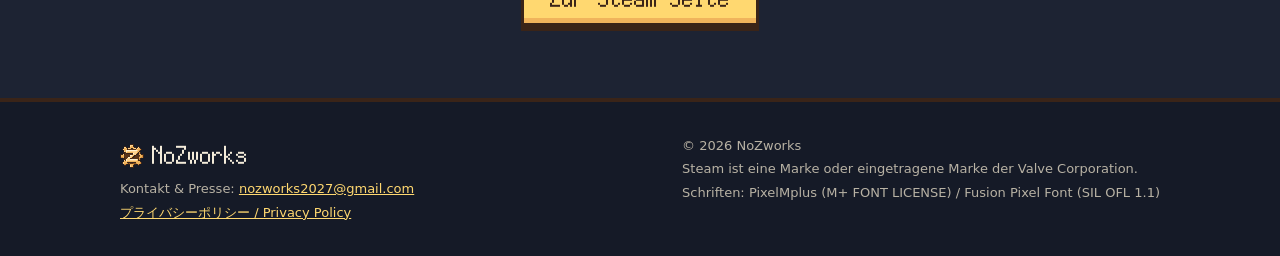
==== commit 399b0f7a: "プライバシーポリシーのページを追加し、全ページのフッターからリンクする ゲームが匿名のプレイデータを送るため (日本語・英語)。" ====
--- a/de/index.html
+++ b/de/index.html
@@ -116,7 +116,7 @@
           <li><a href="../ru/" hreflang="ru" lang="ru">Русский</a></li>
         </ul>
       </details>
-      <a class="btn small" href="https://store.steampowered.com/app/5161560/?l=german">Steam</a>
+      <a class="btn small" href="https://store.steampowered.com/app/5161560/?l=german&utm_source=official_site&utm_medium=web&utm_campaign=site&utm_content=de">Steam</a>
     </nav>
   </div>
 </header>
@@ -129,7 +129,7 @@
       </h1>
       <p class="tagline">Fallen lassen! Stapeln! Einklemmen für Synergie!</p>
       <p class="alt-name">Ein Physik-Stapel-Roguelike mit Burgern</p>
-      <a class="btn" href="https://store.steampowered.com/app/5161560/?l=german">Auf Steam zur Wunschliste</a>
+      <a class="btn" href="https://store.steampowered.com/app/5161560/?l=german&utm_source=official_site&utm_medium=web&utm_campaign=site&utm_content=de">Auf Steam zur Wunschliste</a>
       <p class="release">Erscheint im 4. Quartal 2026 / Windows (Steam)</p>
     </div>
   </div>
@@ -232,7 +232,7 @@
 
   <div class="cta-bottom">
     <p>Setz es auf die Wunschliste und verpass den Release nicht</p>
-    <a class="btn" href="https://store.steampowered.com/app/5161560/?l=german">Zur Steam-Seite</a>
+    <a class="btn" href="https://store.steampowered.com/app/5161560/?l=german&utm_source=official_site&utm_medium=web&utm_campaign=site&utm_content=de">Zur Steam-Seite</a>
   </div>
 </main>
 
@@ -241,6 +241,7 @@
     <div>
       <p class="maker"><img class="px" src="../assets/nozworks-gear.png" alt="" width="24" height="24">NoZworks</p>
       <p>Kontakt &amp; Presse: <a href="mailto:nozworks2027@gmail.com">nozworks2027@gmail.com</a></p>
+      <p><a href="../privacy/">プライバシーポリシー / Privacy Policy</a></p>
     </div>
     <div>
       <p>&copy; 2026 NoZworks</p>
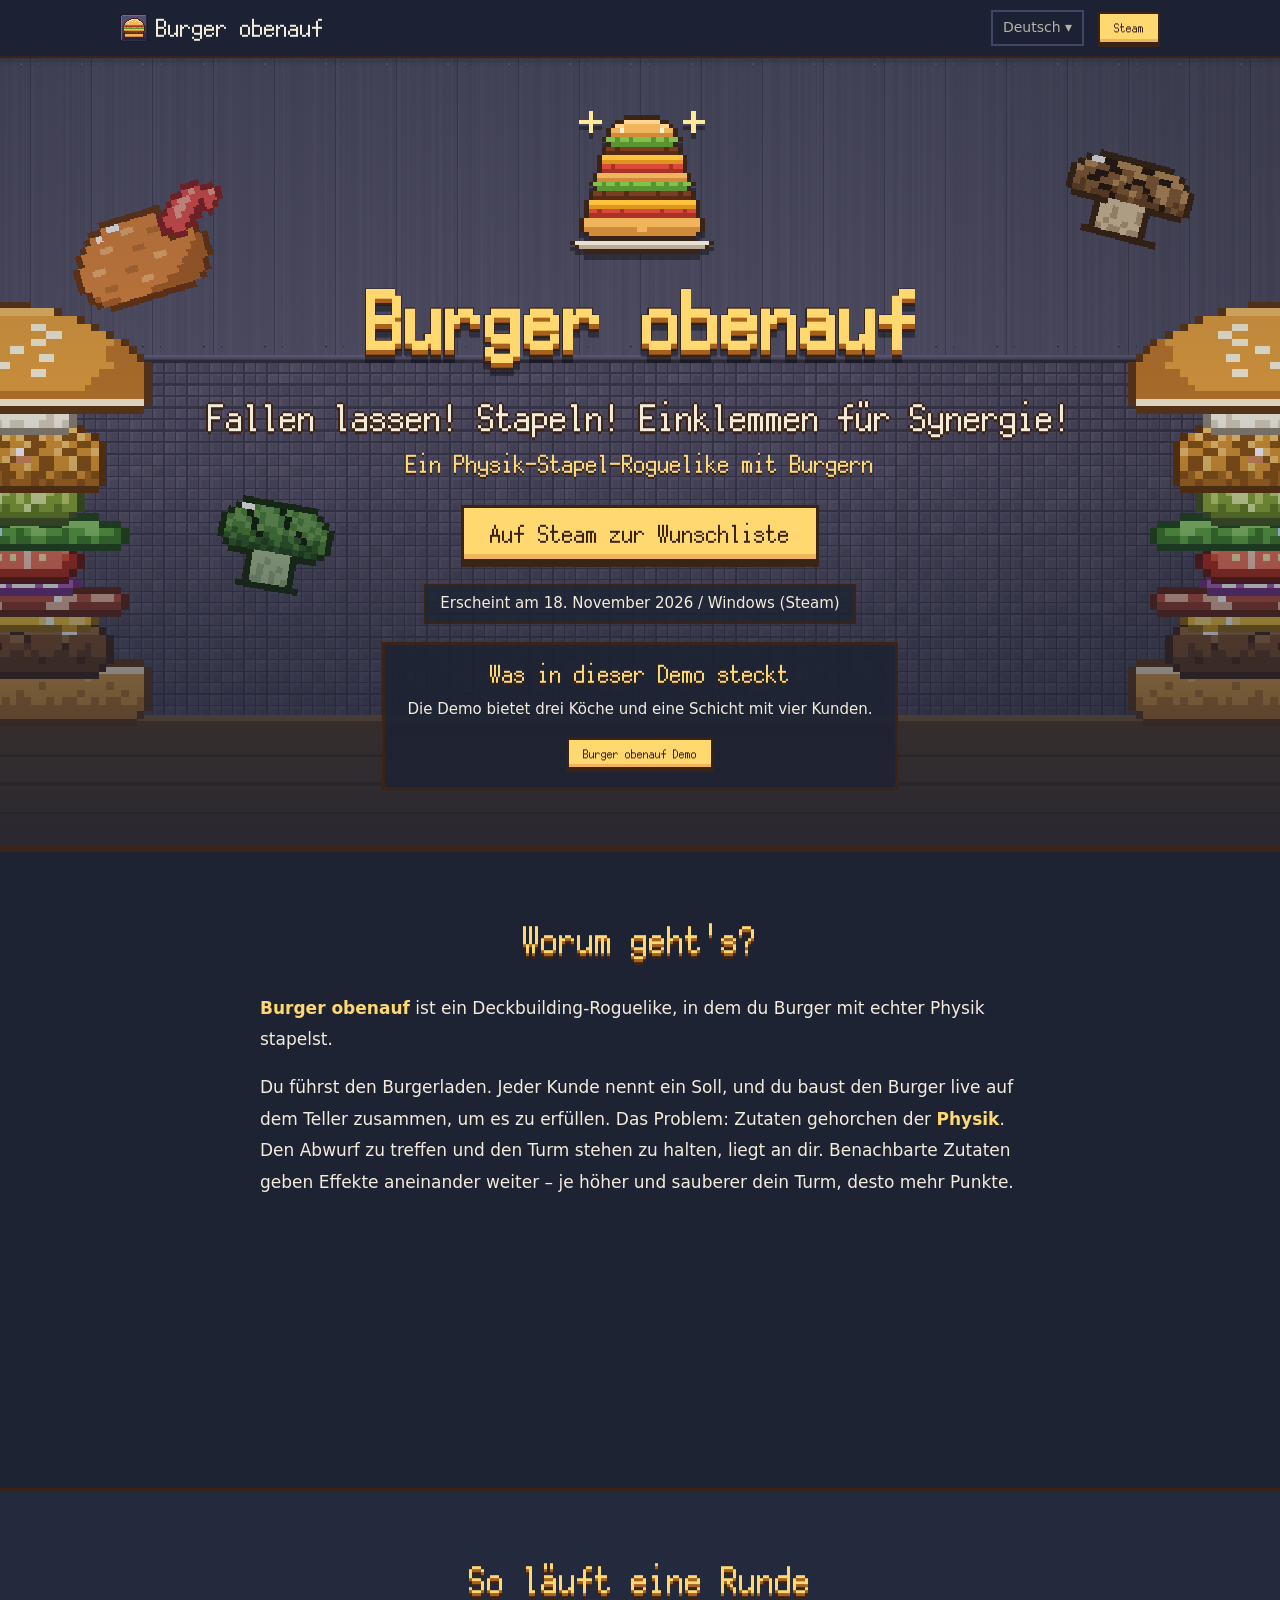
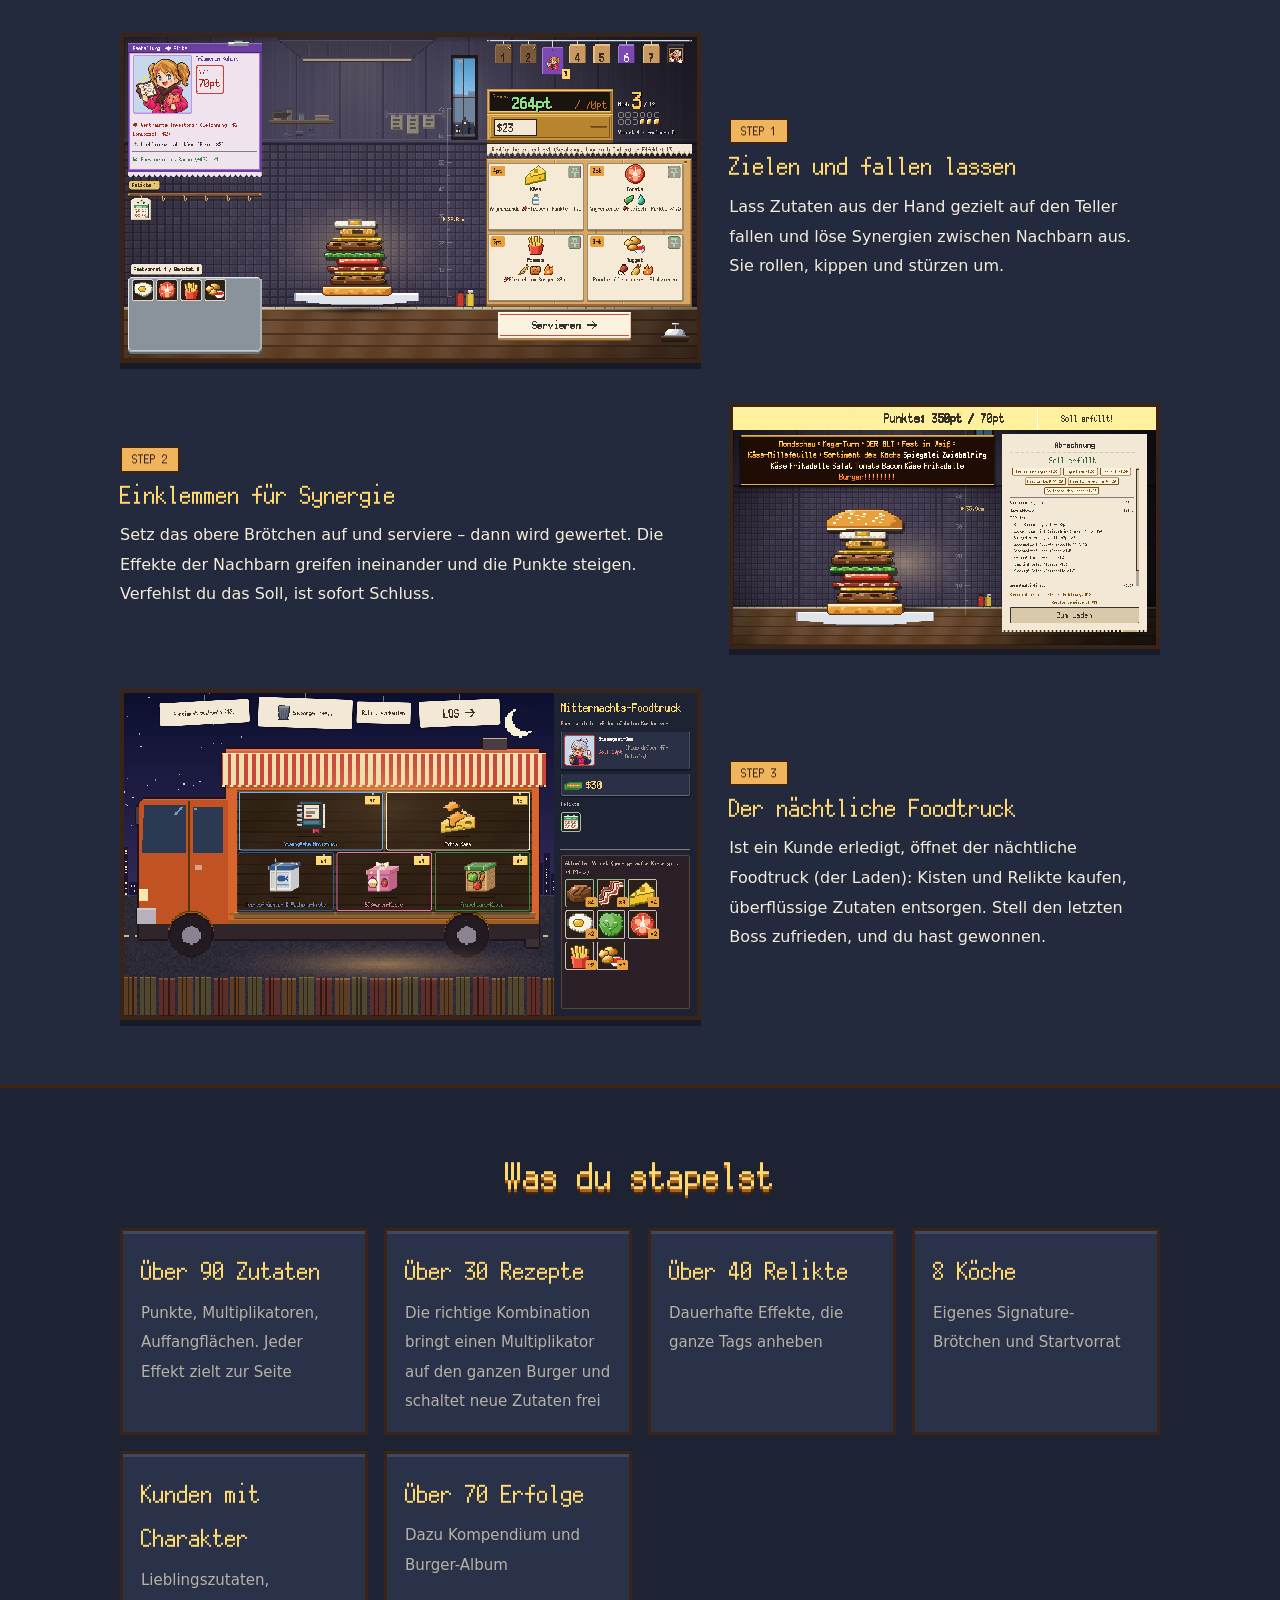
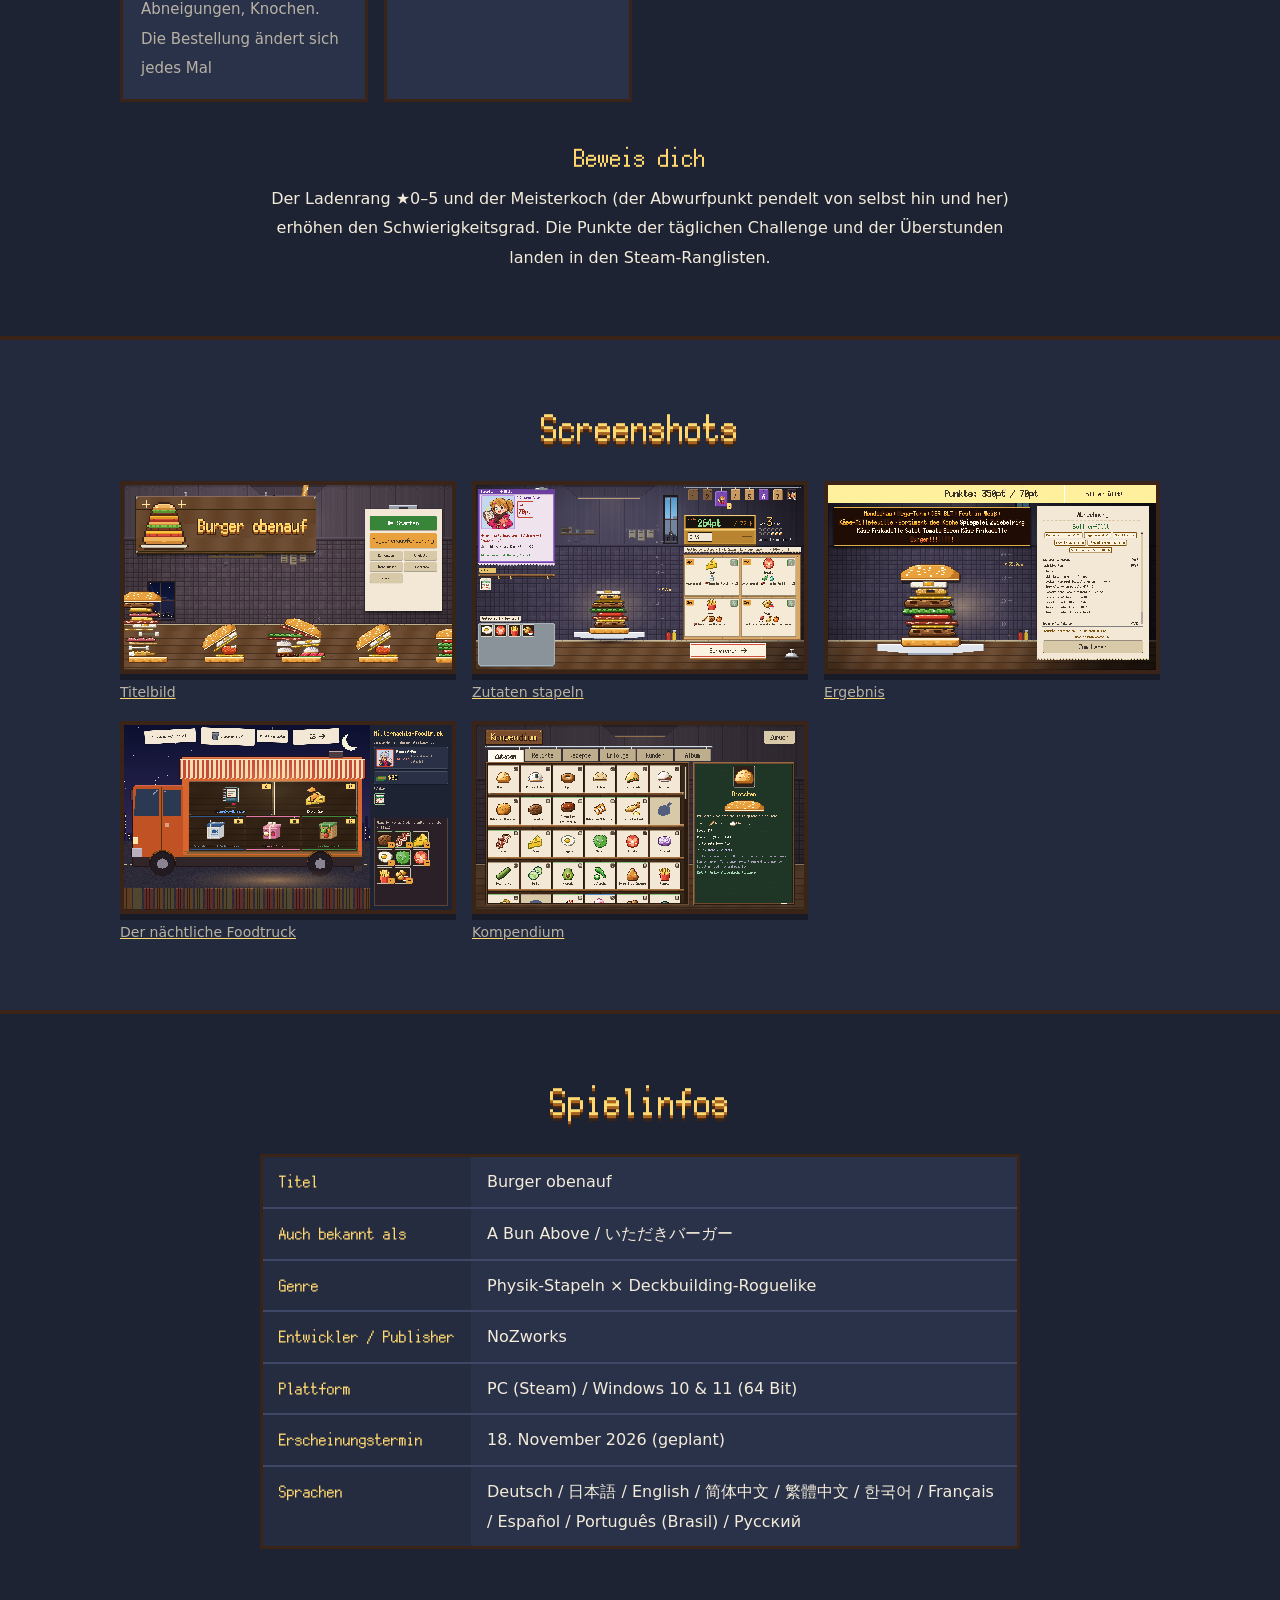
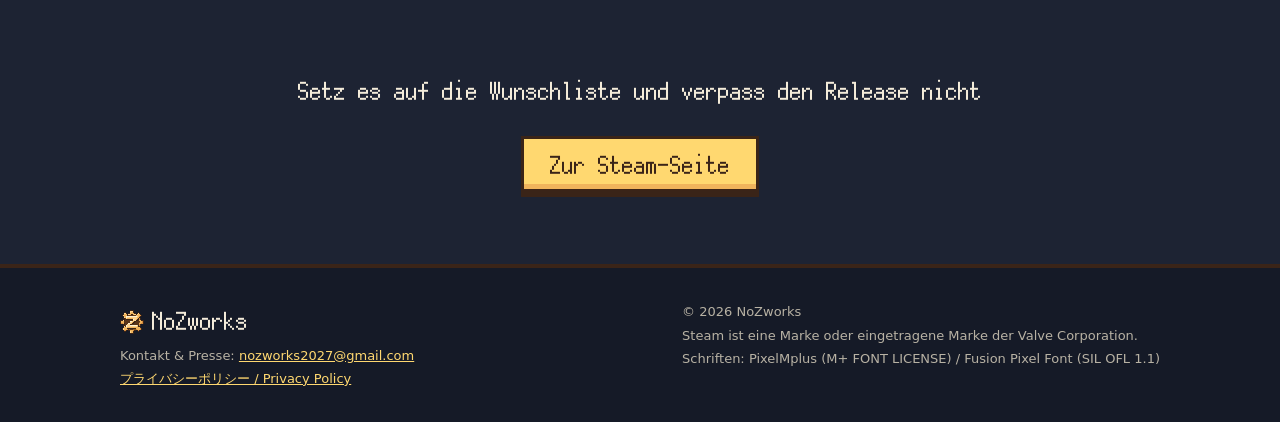
==== commit 8f1bc1b1: "スクショを 10/18 のストアと同じ版に差し替え、発売日を 11/18 に、体験版の案内と Next Fest の札 (会期後に自動で消える) を追加" ====
--- a/de/index.html
+++ b/de/index.html
@@ -130,7 +130,13 @@
       <p class="tagline">Fallen lassen! Stapeln! Einklemmen für Synergie!</p>
       <p class="alt-name">Ein Physik-Stapel-Roguelike mit Burgern</p>
       <a class="btn" href="https://store.steampowered.com/app/5161560/?l=german&utm_source=official_site&utm_medium=web&utm_campaign=site&utm_content=de">Auf Steam zur Wunschliste</a>
-      <p class="release">Erscheint im 4. Quartal 2026 / Windows (Steam)</p>
+      <p class="release">Erscheint am 18. November 2026 / Windows (Steam)</p>
+      <div class="demo">
+        <p class="fest" data-until="2026-10-26T17:00:00Z">Steam Next Fest</p>
+        <p class="demo-h">Was in dieser Demo steckt</p>
+        <p class="demo-scope">Die Demo bietet drei Köche und eine Schicht mit vier Kunden.</p>
+        <a class="btn small" href="https://store.steampowered.com/app/5194060/?l=german&utm_source=official_site&utm_medium=web&utm_campaign=demo&utm_content=de">Burger obenauf Demo</a>
+      </div>
     </div>
   </div>
 
@@ -222,13 +228,11 @@
         <dt>Genre</dt><dd>Physik-Stapeln × Deckbuilding-Roguelike</dd>
         <dt>Entwickler / Publisher</dt><dd>NoZworks</dd>
         <dt>Plattform</dt><dd>PC (Steam) / Windows 10 &amp; 11 (64 Bit)</dd>
-        <dt>Erscheinungstermin</dt><dd>4. Quartal 2026 (geplant)</dd>
+        <dt>Erscheinungstermin</dt><dd>18. November 2026 (geplant)</dd>
         <dt>Sprachen</dt><dd>Deutsch / 日本語 / English / 简体中文 / 繁體中文 / 한국어 / Français / Español / Português (Brasil) / Русский</dd>
       </dl>
     </div>
   </section>
-
-  <!-- demo: announce the Next Fest (October 2026) demo here once it is live -->
 
   <div class="cta-bottom">
     <p>Setz es auf die Wunschliste und verpass den Release nicht</p>
@@ -251,5 +255,6 @@
   </div>
 </footer>
 
+<script>document.querySelectorAll("[data-until]").forEach(function (e) { if (Date.now() > Date.parse(e.dataset.until)) e.remove(); });</script>
 </body>
 </html>
--- a/style.css
+++ b/style.css
@@ -42,7 +42,7 @@
 html[lang="ko"] { word-break: keep-all; }
 html[lang="ru"] { --pixel: system-ui, -apple-system, "Segoe UI", Roboto, sans-serif; }
 html[lang="ru"] h2, html[lang="ru"] h3, html[lang="ru"] .tagline, html[lang="ru"] .btn,
-html[lang="ru"] .features b, html[lang="ru"] .brand { font-weight: 700; }
+html[lang="ru"] .features b, html[lang="ru"] .brand, html[lang="ru"] .demo-h { font-weight: 700; }
 
 * { box-sizing: border-box; }
 
@@ -158,6 +158,21 @@
   background: rgba(29,35,51,0.8); padding: 4px 14px; border: 2px solid var(--dark);
 }
 
+/* 体験版の案内 (2026-10-20)。発売日の行の下に置く */
+.demo {
+  margin: 18px 0 0; padding: 14px 22px 18px; max-width: 560px;
+  background: rgba(29,35,51,0.88); border: 3px solid var(--dark);
+  display: flex; flex-direction: column; align-items: center; gap: 6px;
+}
+.demo p { margin: 0; }
+.demo .fest {
+  font-family: var(--pixel); font-size: 12px; letter-spacing: 0.05em;
+  color: var(--dark); background: var(--brass); padding: 2px 10px;
+}
+.demo-h { font-family: var(--pixel); font-size: 24px; line-height: 1.3; color: var(--gold); text-shadow: 0 2px 0 var(--dark); }
+.demo-scope { font-size: 15px; color: var(--ink); }
+.demo .btn { margin-top: 8px; }
+
 /* ---------- セクション共通 ---------- */
 
 section { padding-block: 64px; }
@@ -248,6 +263,7 @@
   h2, .tagline { font-size: 24px; }
   .btn, .brand { font-size: 18px; }
   .alt-name { font-size: 16px; }
+  .demo-h { font-size: 18px; }
 }
 
 /* ---------- フッター ---------- */
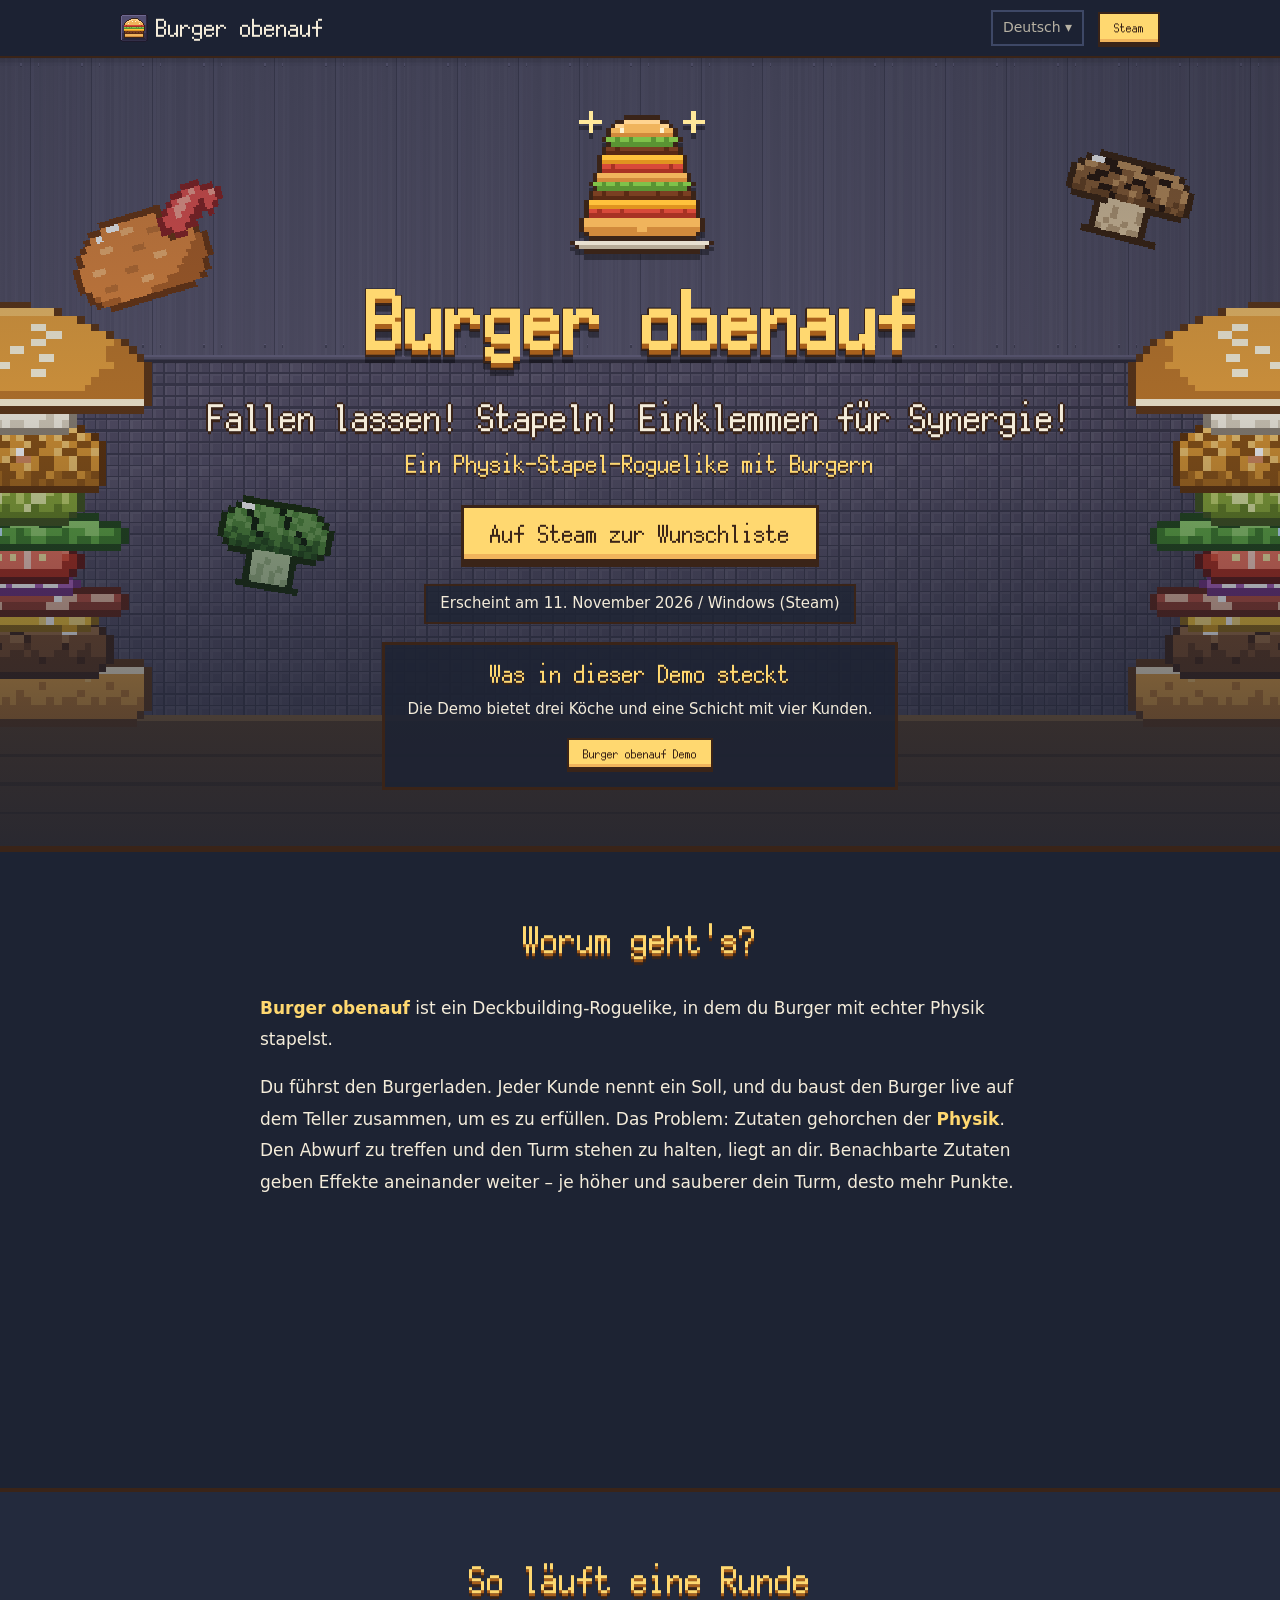
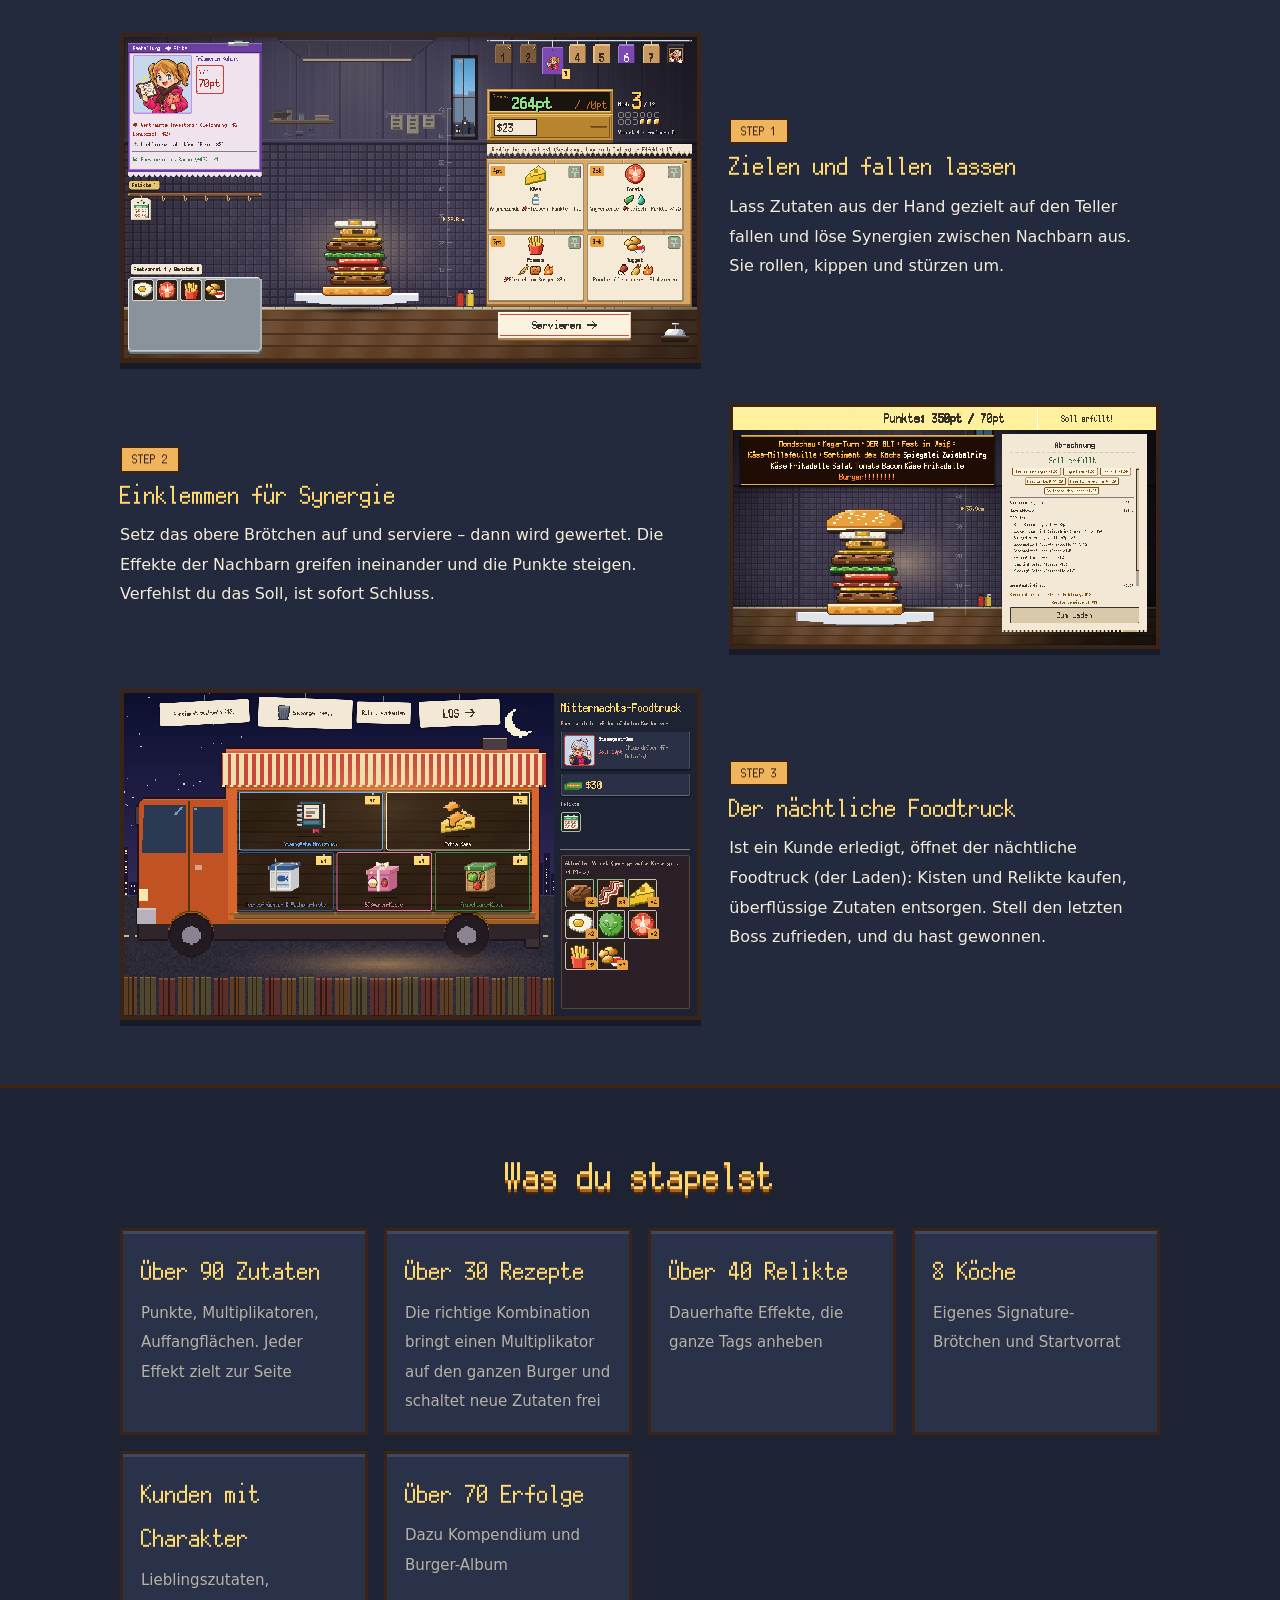
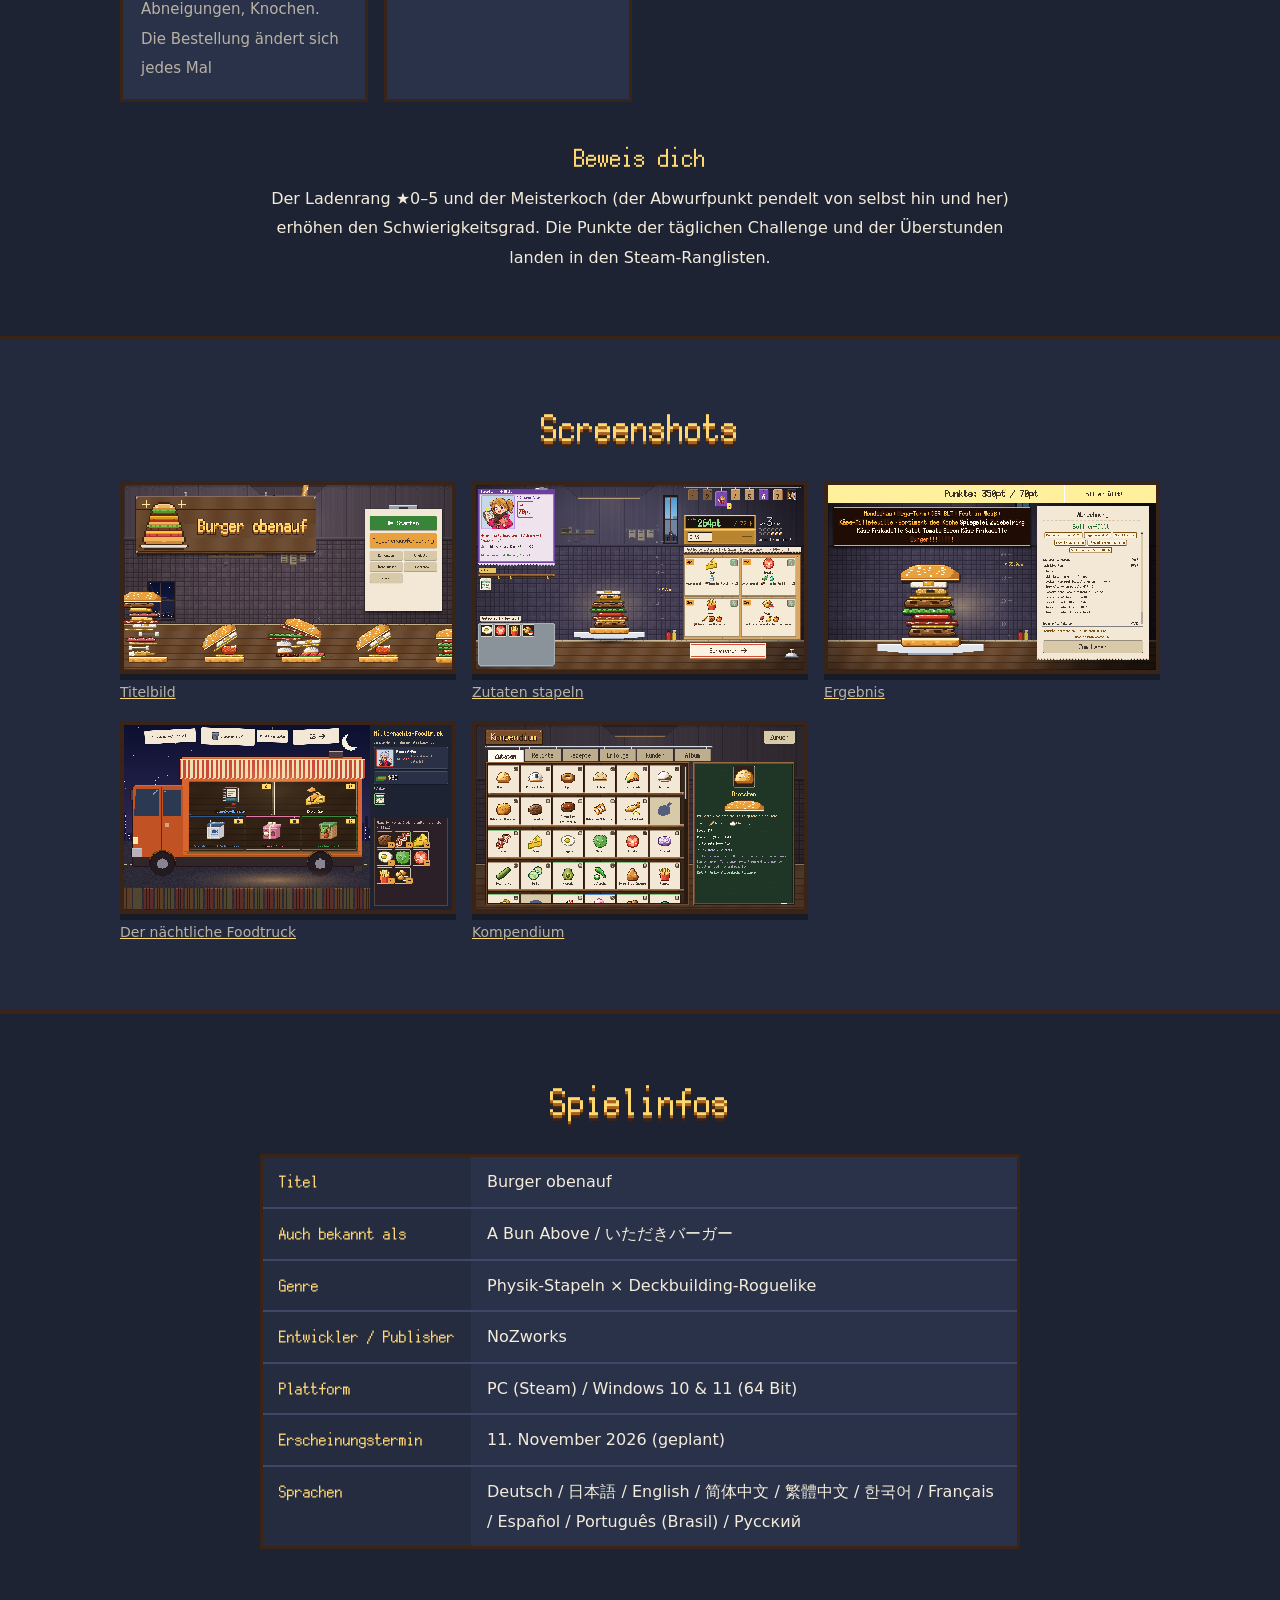
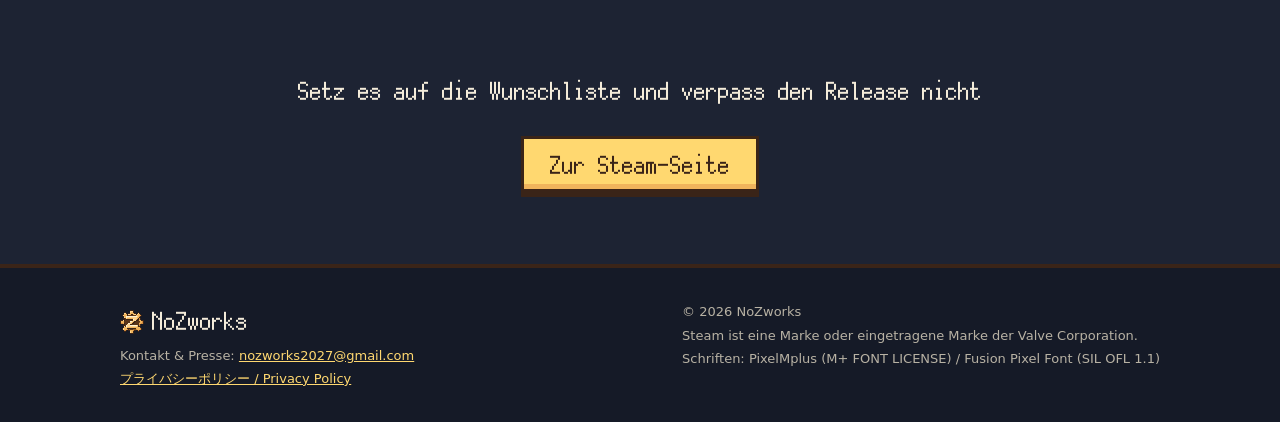
==== commit 8575528c: "発売日を 11/11 に (生成物)" ====
--- a/de/index.html
+++ b/de/index.html
@@ -130,7 +130,7 @@
       <p class="tagline">Fallen lassen! Stapeln! Einklemmen für Synergie!</p>
       <p class="alt-name">Ein Physik-Stapel-Roguelike mit Burgern</p>
       <a class="btn" href="https://store.steampowered.com/app/5161560/?l=german&utm_source=official_site&utm_medium=web&utm_campaign=site&utm_content=de">Auf Steam zur Wunschliste</a>
-      <p class="release">Erscheint am 18. November 2026 / Windows (Steam)</p>
+      <p class="release">Erscheint am 11. November 2026 / Windows (Steam)</p>
       <div class="demo">
         <p class="fest" data-until="2026-10-26T17:00:00Z">Steam Next Fest</p>
         <p class="demo-h">Was in dieser Demo steckt</p>
@@ -228,7 +228,7 @@
         <dt>Genre</dt><dd>Physik-Stapeln × Deckbuilding-Roguelike</dd>
         <dt>Entwickler / Publisher</dt><dd>NoZworks</dd>
         <dt>Plattform</dt><dd>PC (Steam) / Windows 10 &amp; 11 (64 Bit)</dd>
-        <dt>Erscheinungstermin</dt><dd>18. November 2026 (geplant)</dd>
+        <dt>Erscheinungstermin</dt><dd>11. November 2026 (geplant)</dd>
         <dt>Sprachen</dt><dd>Deutsch / 日本語 / English / 简体中文 / 繁體中文 / 한국어 / Français / Español / Português (Brasil) / Русский</dd>
       </dl>
     </div>
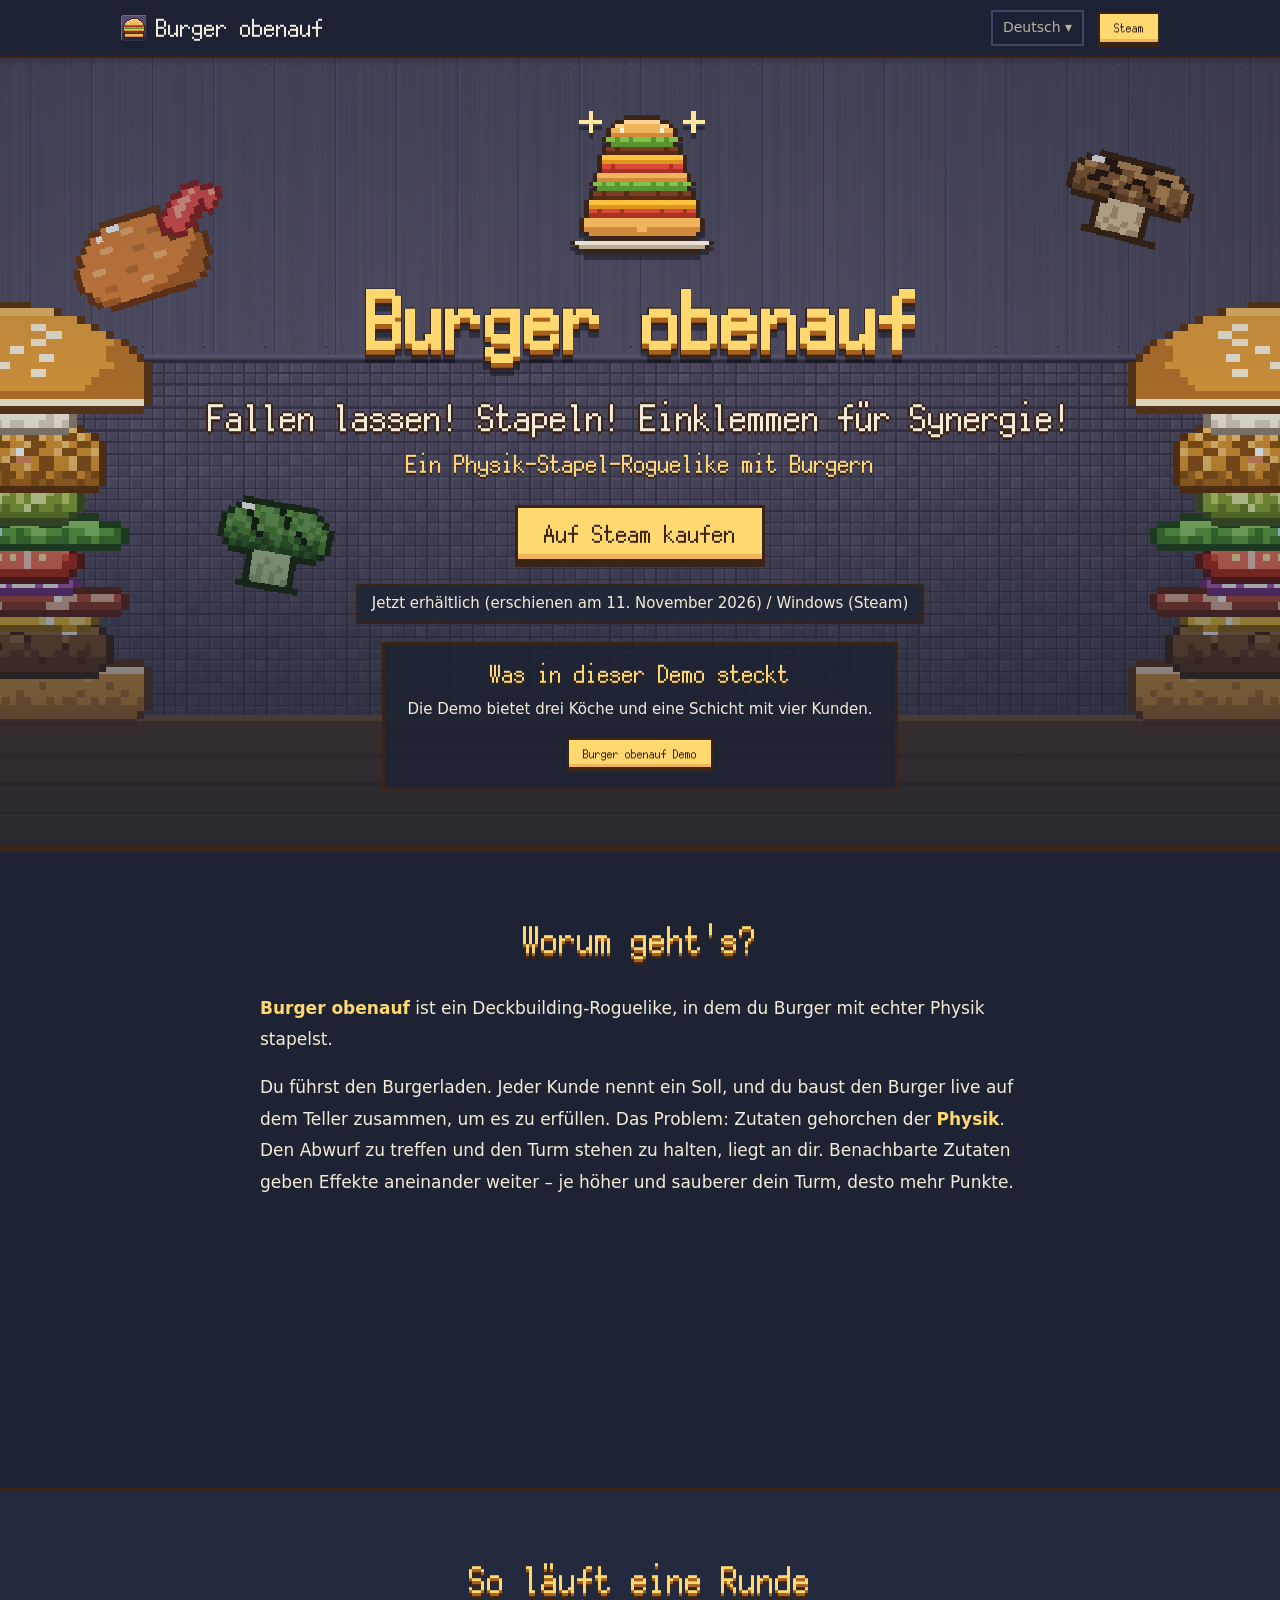
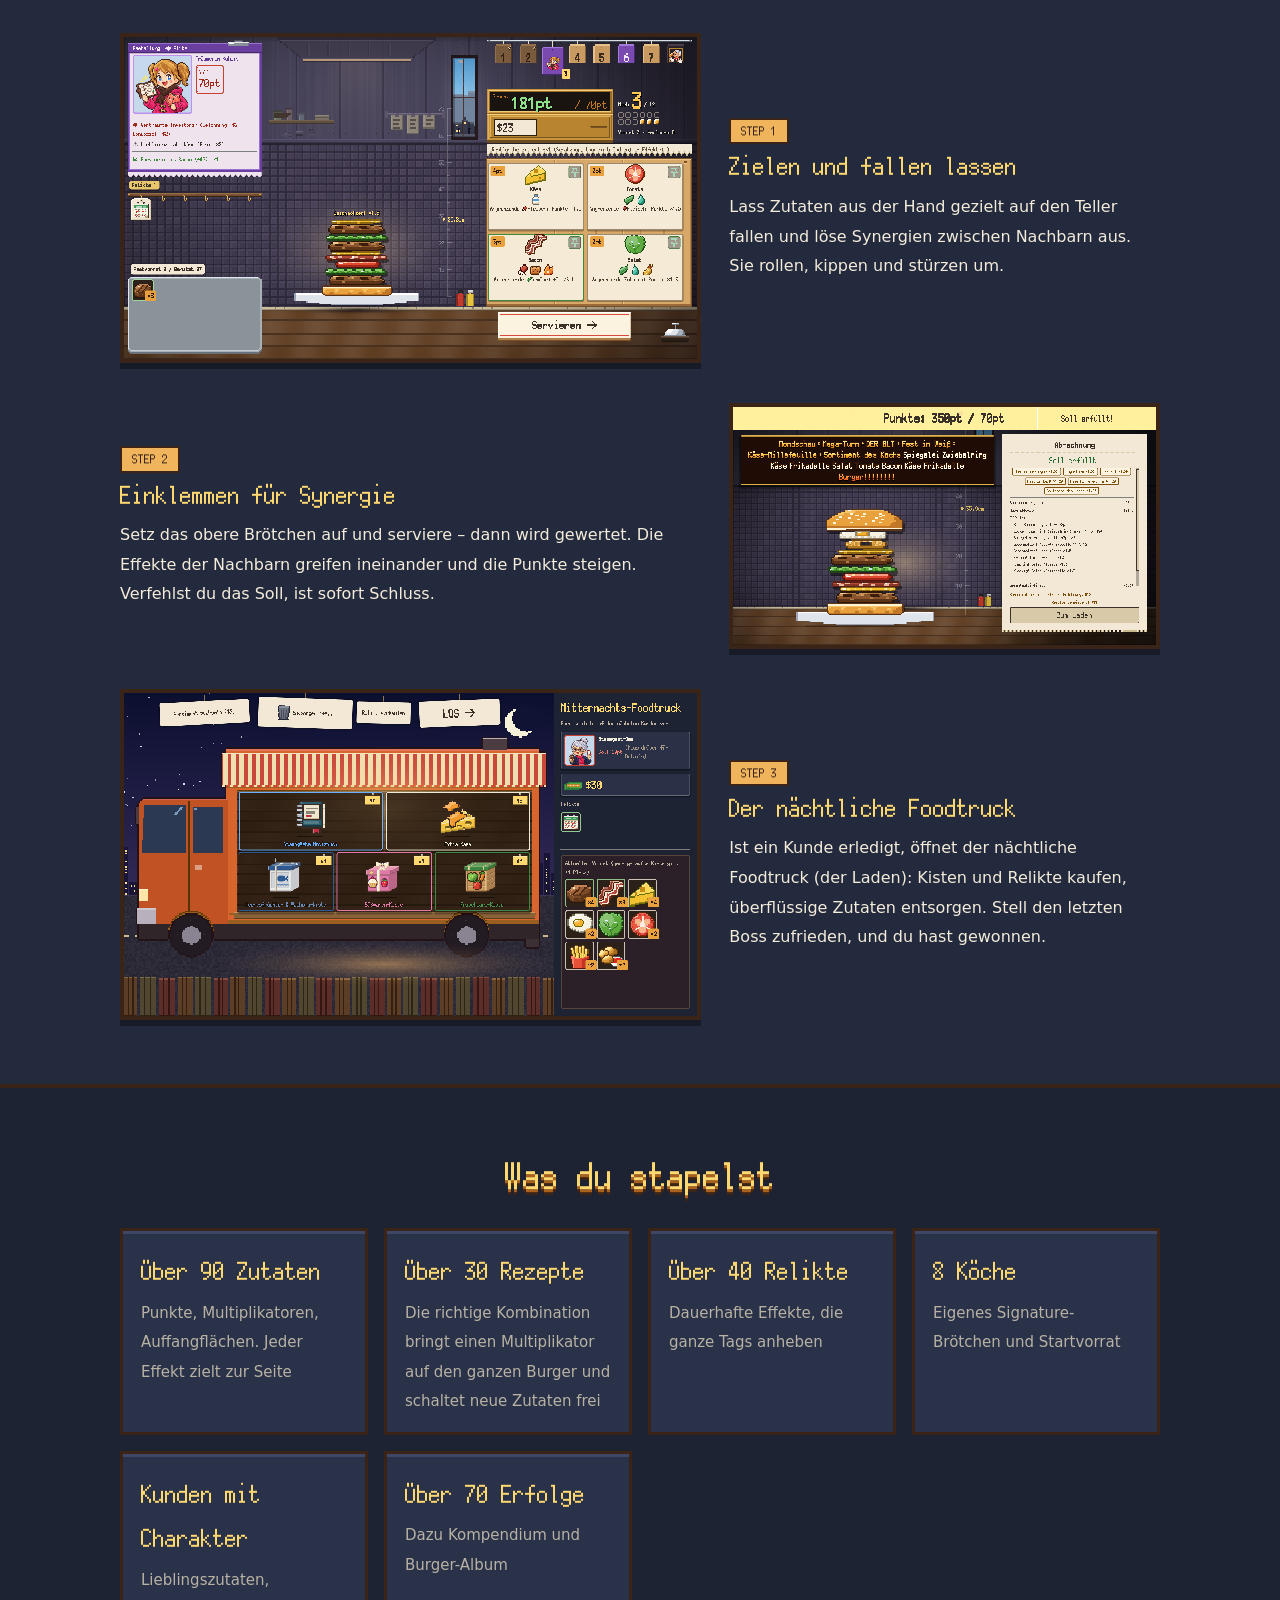
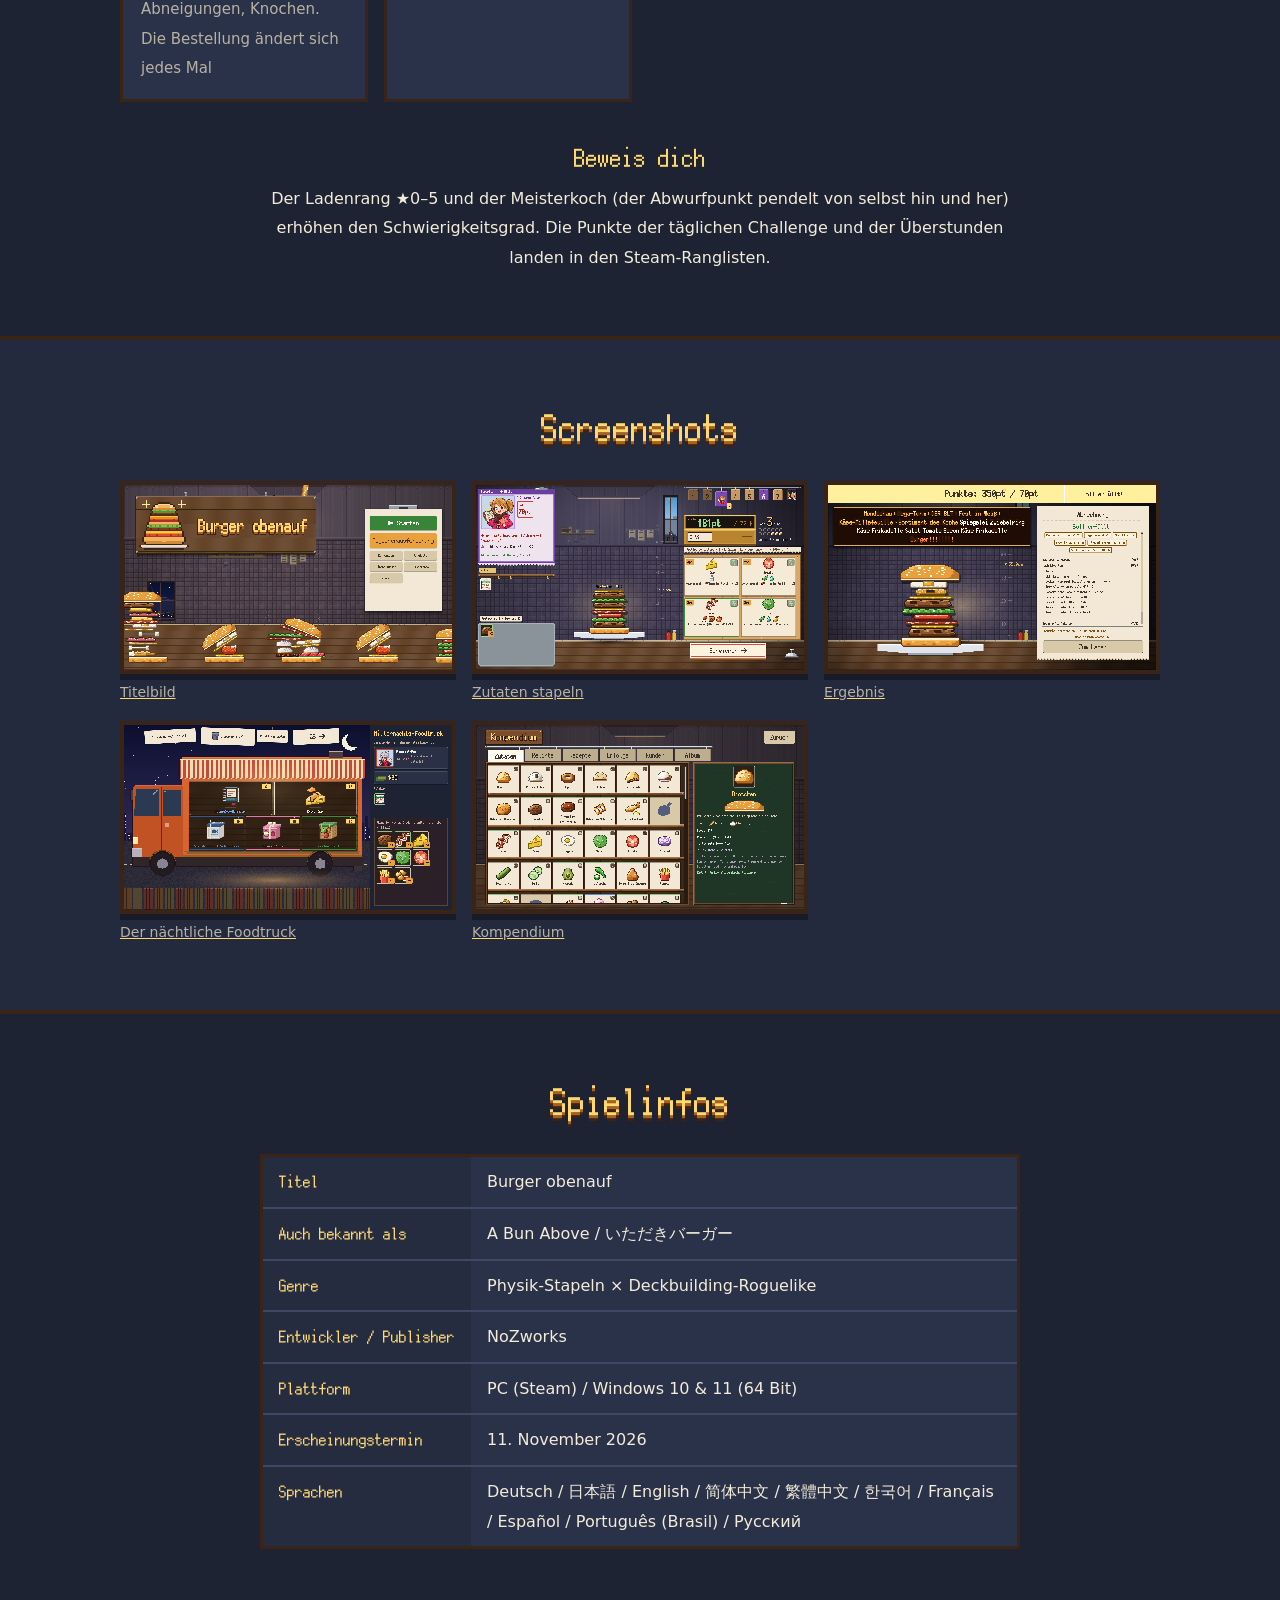
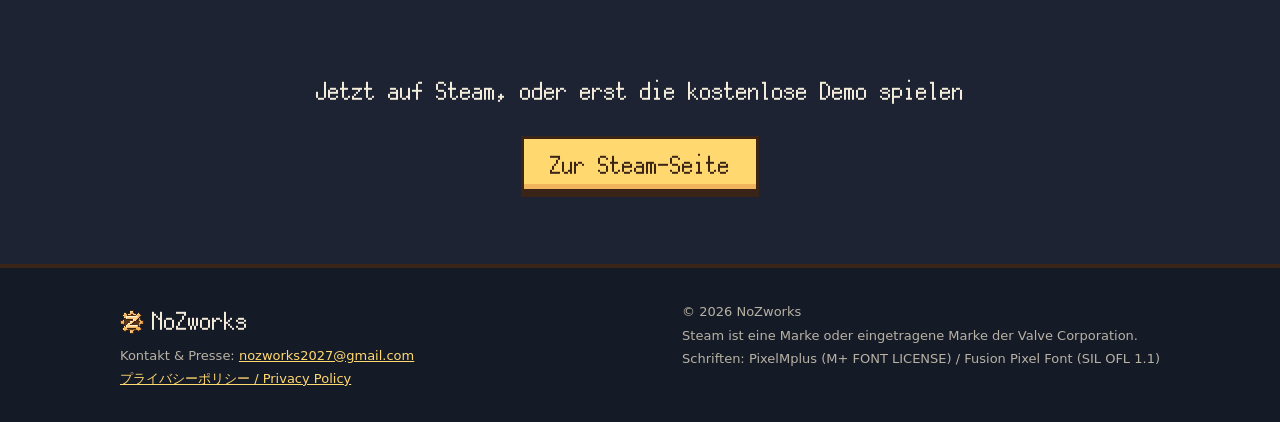
==== commit ab592dc3: "feat: 発売に合わせて全 10 言語を「発売中」に (購入ボタン・発売日・説明文) Co-Authored-By: Claude Opus 5.5 <noreply@anthropic.com>" ====
--- a/de/index.html
+++ b/de/index.html
@@ -4,7 +4,7 @@
 <meta charset="utf-8">
 <meta name="viewport" content="width=device-width, initial-scale=1">
 <title>Burger obenauf – Physik-Stapel-Roguelike mit Burgern | Steam</title>
-<meta name="description" content="Burger obenauf (いただきバーガー) ist ein Roguelike, in dem du Burger mit echter Physik stapelst. Lass Zutaten fallen, löse Synergien zwischen Nachbarn aus und halte den Turm stehen, um das Soll jedes Kunden zu erfüllen. Von NoZworks, erscheint 2026 auf Steam.">
+<meta name="description" content="Burger obenauf (いただきバーガー) ist ein Roguelike, in dem du Burger mit echter Physik stapelst. Lass Zutaten fallen, löse Synergien zwischen Nachbarn aus und halte den Turm stehen, um das Soll jedes Kunden zu erfüllen. Von NoZworks, jetzt auf Steam erhältlich.">
 <link rel="canonical" href="https://kn1111.github.io/itadaki-burger/de/">
 <link rel="alternate" hreflang="ja" href="https://kn1111.github.io/itadaki-burger/">
 <link rel="alternate" hreflang="en" href="https://kn1111.github.io/itadaki-burger/en/">
@@ -24,7 +24,7 @@
 <meta property="og:type" content="website">
 <meta property="og:site_name" content="Burger obenauf">
 <meta property="og:title" content="Burger obenauf – Physik-Stapel-Roguelike">
-<meta property="og:description" content="Stapeln, nicht umwerfen, mit Synergien Kasse machen. Jetzt auf Steam auf die Wunschliste setzen.">
+<meta property="og:description" content="Stapeln, nicht umwerfen, mit Synergien Kasse machen. Jetzt auf Steam erhältlich.">
 <meta property="og:url" content="https://kn1111.github.io/itadaki-burger/de/">
 <meta property="og:image" content="https://kn1111.github.io/itadaki-burger/assets/og-de.png">
 <meta property="og:locale" content="de_DE">
@@ -129,8 +129,8 @@
       </h1>
       <p class="tagline">Fallen lassen! Stapeln! Einklemmen für Synergie!</p>
       <p class="alt-name">Ein Physik-Stapel-Roguelike mit Burgern</p>
-      <a class="btn" href="https://store.steampowered.com/app/5161560/?l=german&utm_source=official_site&utm_medium=web&utm_campaign=site&utm_content=de">Auf Steam zur Wunschliste</a>
-      <p class="release">Erscheint am 11. November 2026 / Windows (Steam)</p>
+      <a class="btn" href="https://store.steampowered.com/app/5161560/?l=german&utm_source=official_site&utm_medium=web&utm_campaign=site&utm_content=de">Auf Steam kaufen</a>
+      <p class="release">Jetzt erhältlich (erschienen am 11. November 2026) / Windows (Steam)</p>
       <div class="demo">
         <p class="fest" data-until="2026-10-26T17:00:00Z">Steam Next Fest</p>
         <p class="demo-h">Was in dieser Demo steckt</p>
@@ -228,14 +228,14 @@
         <dt>Genre</dt><dd>Physik-Stapeln × Deckbuilding-Roguelike</dd>
         <dt>Entwickler / Publisher</dt><dd>NoZworks</dd>
         <dt>Plattform</dt><dd>PC (Steam) / Windows 10 &amp; 11 (64 Bit)</dd>
-        <dt>Erscheinungstermin</dt><dd>11. November 2026 (geplant)</dd>
+        <dt>Erscheinungstermin</dt><dd>11. November 2026</dd>
         <dt>Sprachen</dt><dd>Deutsch / 日本語 / English / 简体中文 / 繁體中文 / 한국어 / Français / Español / Português (Brasil) / Русский</dd>
       </dl>
     </div>
   </section>
 
   <div class="cta-bottom">
-    <p>Setz es auf die Wunschliste und verpass den Release nicht</p>
+    <p>Jetzt auf Steam, oder erst die kostenlose Demo spielen</p>
     <a class="btn" href="https://store.steampowered.com/app/5161560/?l=german&utm_source=official_site&utm_medium=web&utm_campaign=site&utm_content=de">Zur Steam-Seite</a>
   </div>
 </main>
